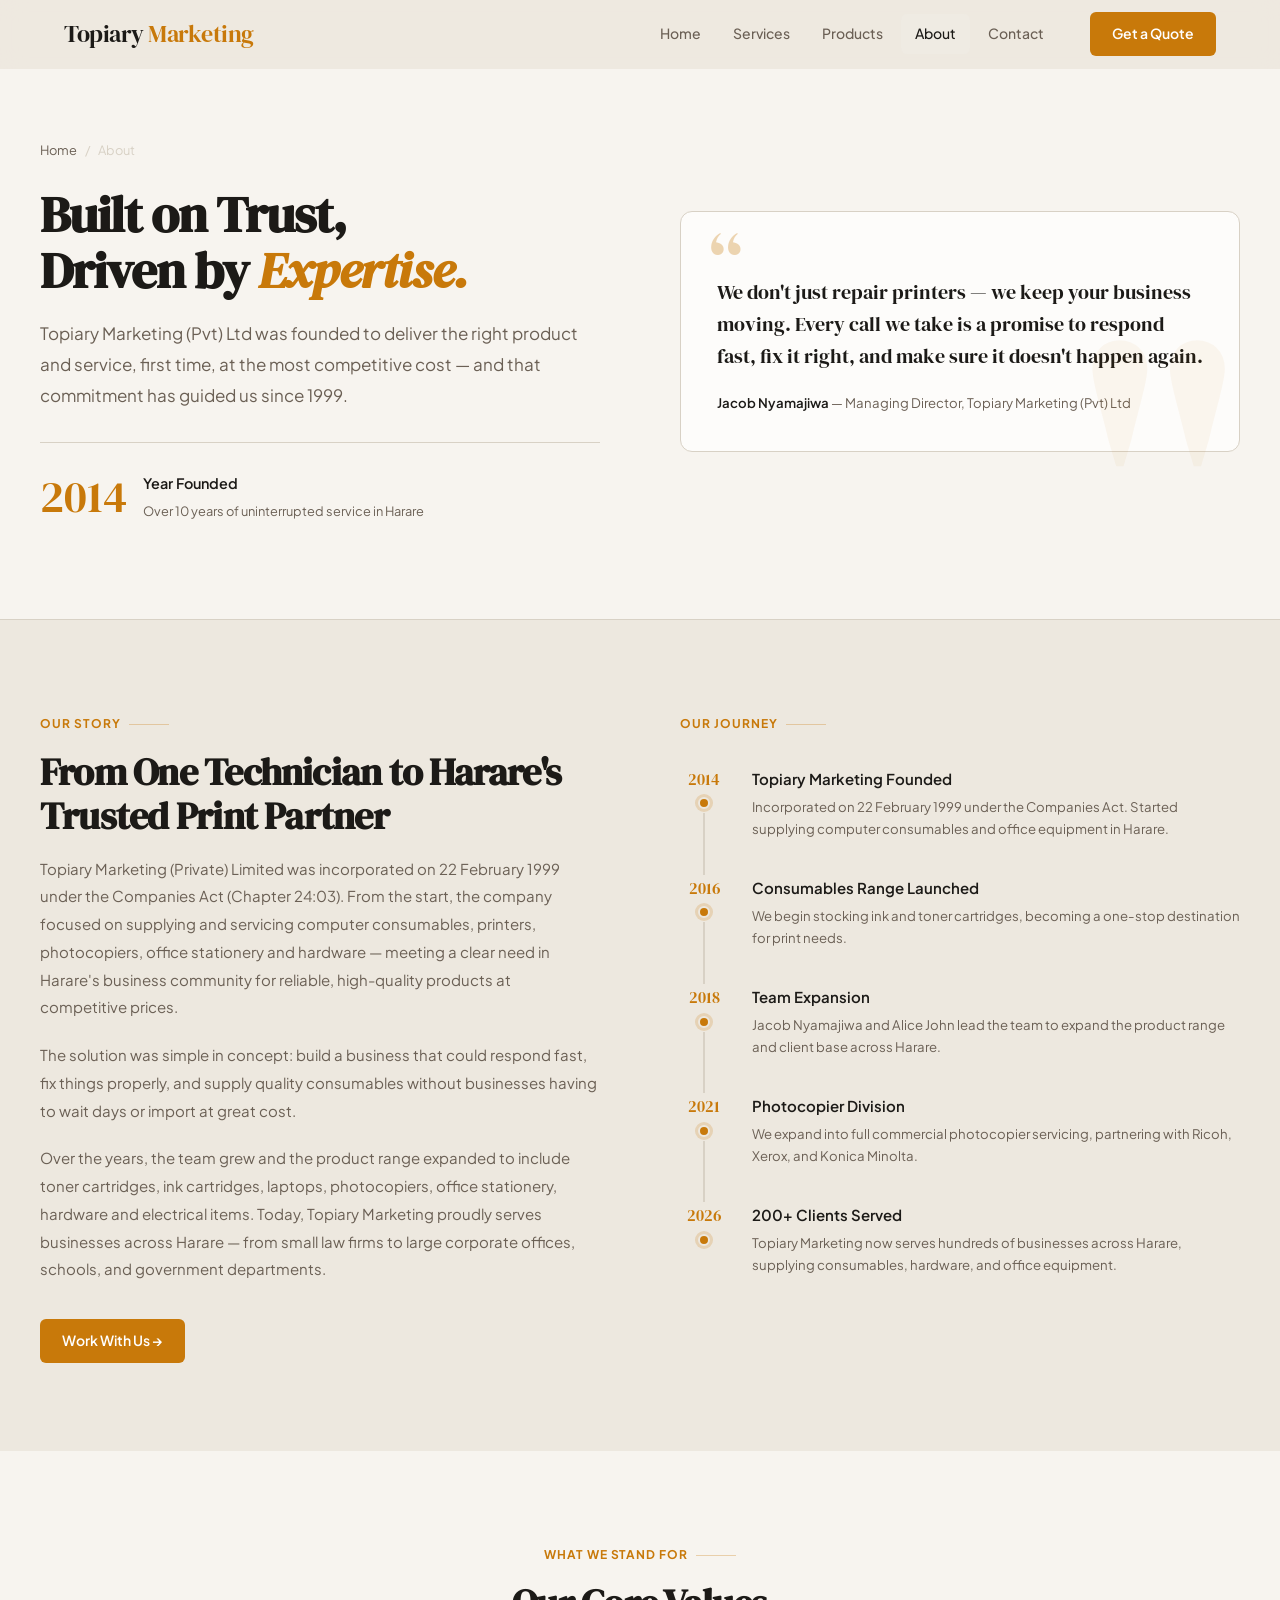
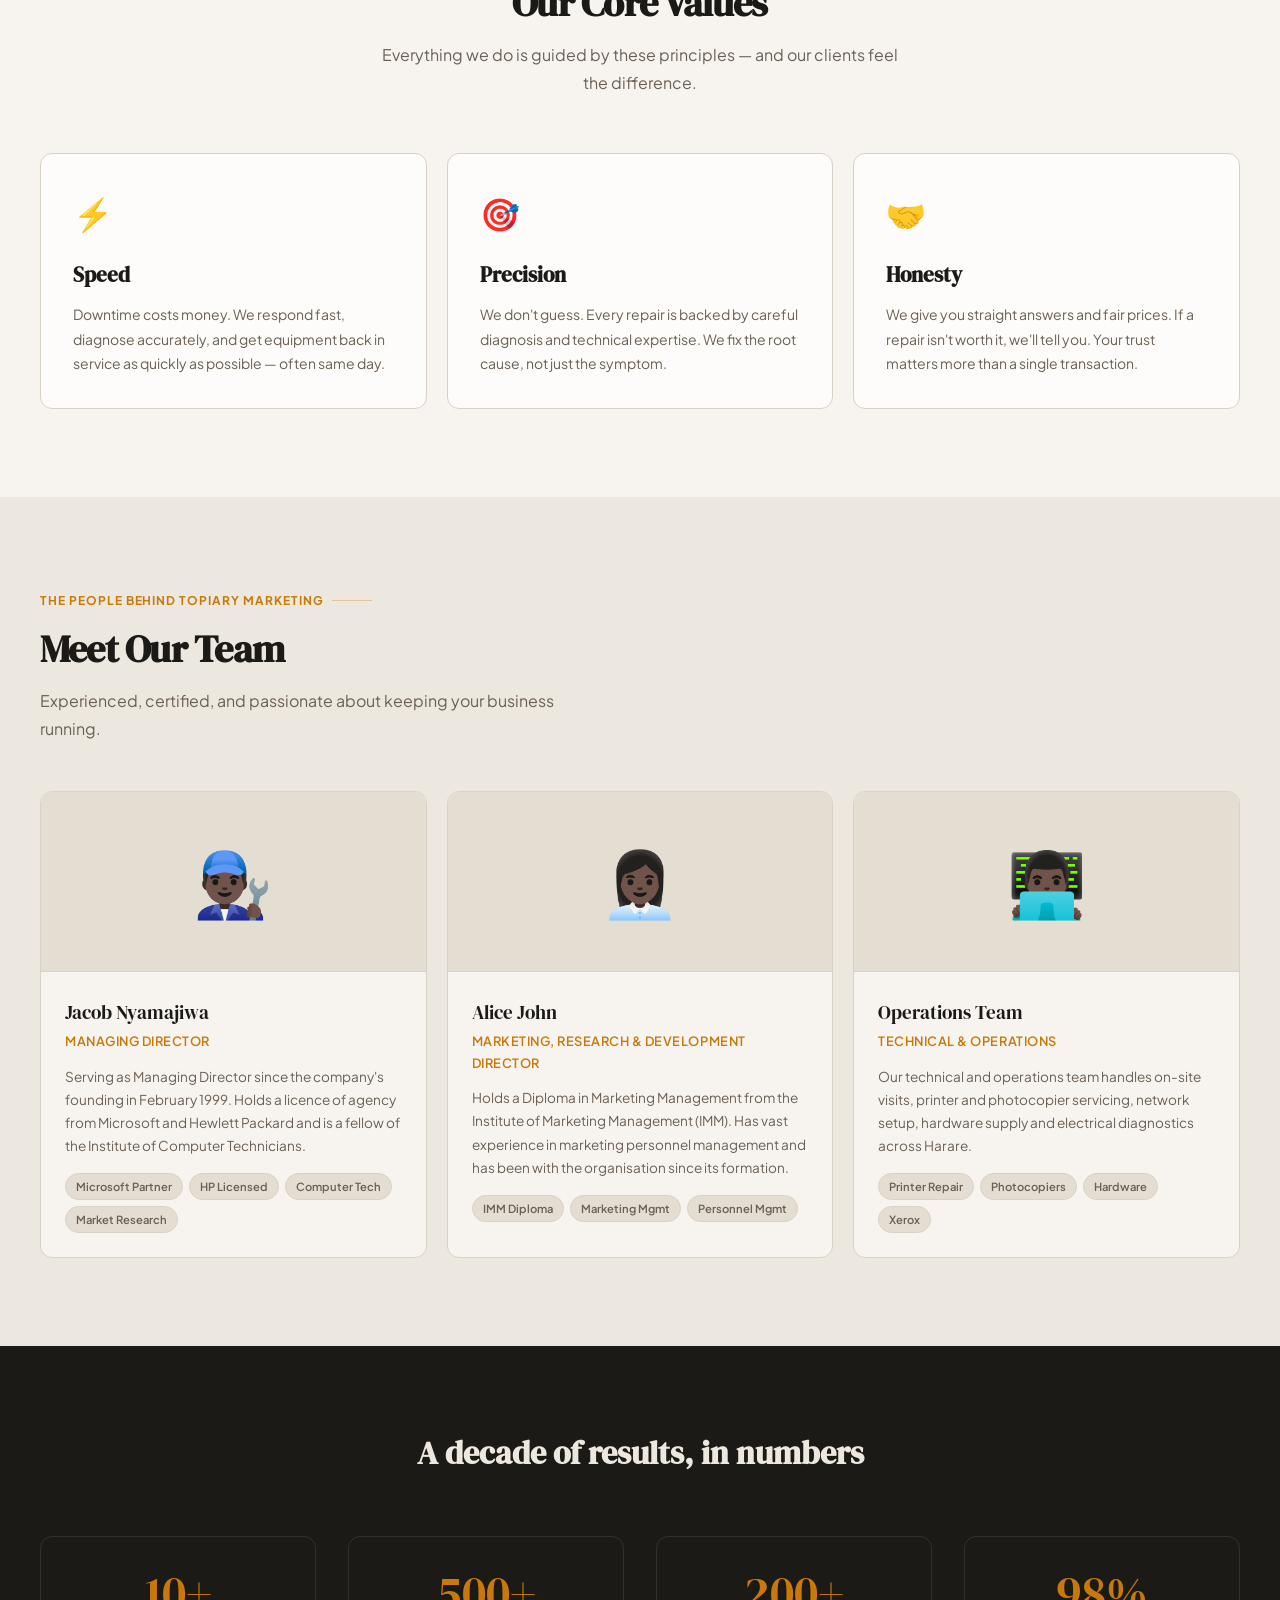
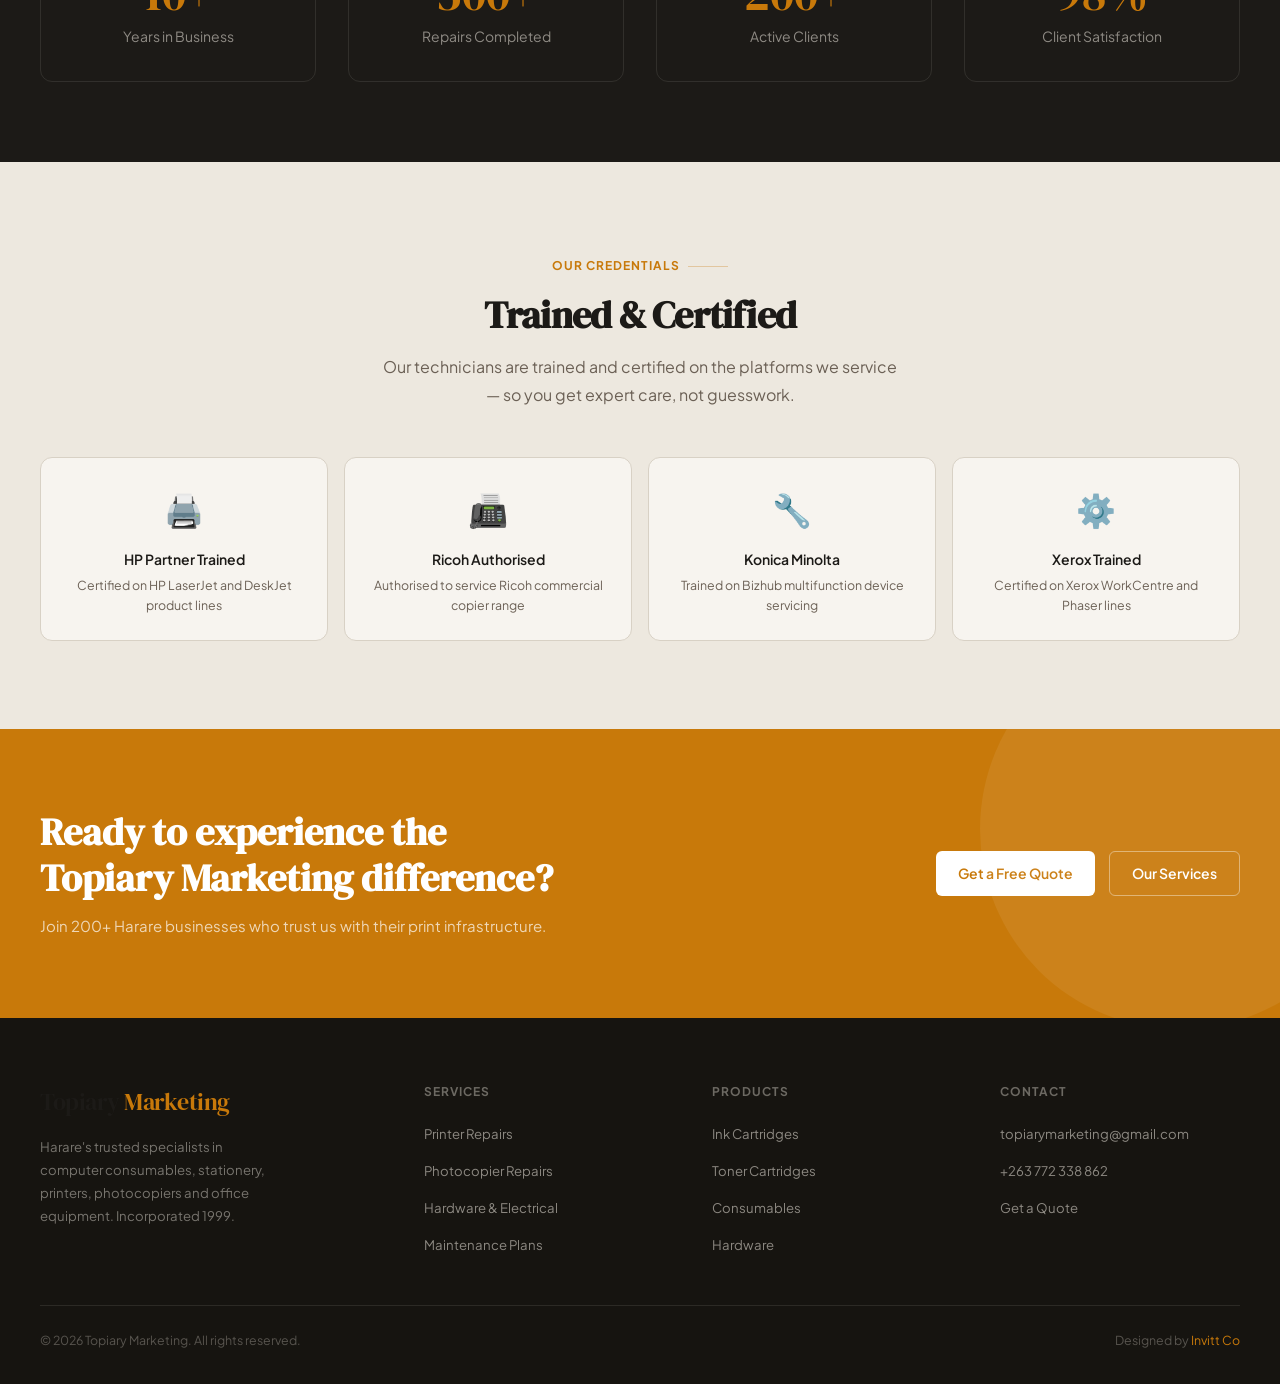
==== about.html @ 2a63d931 "replaced old site with new site" ====
<!DOCTYPE html>
<html lang="en">
<head>
<meta charset="UTF-8">
<meta name="viewport" content="width=device-width, initial-scale=1.0">
<title>About Us | Topiary Marketing (Pvt) Ltd – Harare, Zimbabwe</title>
<meta name="description" content="Learn about Topiary Marketing (Pvt) Ltd – incorporated in 1999, led by Jacob Nyamajiwa. Harare's trusted office consumables and equipment supplier."/>

  <!-- Google tag (gtag.js) -->
  <script async src="https://www.googletagmanager.com/gtag/js?id=G-7CKL8JZ4ND"></script>
  <script>
    window.dataLayer = window.dataLayer || [];
    function gtag(){dataLayer.push(arguments);}
    gtag('js', new Date());
    gtag('config', 'G-7CKL8JZ4ND');
  </script>

  <meta name="keywords" content="toner cartridges Zimbabwe, ink cartridges Harare, printer repair Harare, photocopier repair Zimbabwe, office supplies Harare, HP toner Zimbabwe, Canon cartridges Zimbabwe, Xerox Zimbabwe, laptops Harare, stationery Harare, office solutions Zimbabwe"/>
  <meta name="author" content="Topiary Marketing (Pvt) Ltd"/>
  <meta name="robots" content="index, follow"/>
  <link rel="canonical" href="https://www.topiarymarketing.co.zw/about.html"/>

  <!-- Open Graph -->
  <meta property="og:type" content="website"/>
  <meta property="og:url" content="https://www.topiarymarketing.co.zw/about.html"/>
  <meta property="og:title" content="About Topiary Marketing | Harare, Zimbabwe"/>
  <meta property="og:description" content="Incorporated in 1999. Microsoft &amp; HP licensed. Supplying toner, ink, printers and office equipment across Zimbabwe."/>
  <meta property="og:image" content="https://www.topiarymarketing.co.zw/favicon.png"/>
  <meta property="og:locale" content="en_ZW"/>
  <meta property="og:site_name" content="Topiary Marketing"/>

  <!-- Twitter Card -->
  <meta name="twitter:card" content="summary_large_image"/>
  <meta name="twitter:url" content="https://www.topiarymarketing.co.zw/about.html"/>
  <meta name="twitter:title" content="About Topiary Marketing | Harare, Zimbabwe"/>
  <meta name="twitter:description" content="Incorporated in 1999. Microsoft &amp; HP licensed. Supplying toner, ink, printers and office equipment across Zimbabwe."/>
  <meta name="twitter:image" content="https://www.topiarymarketing.co.zw/favicon.png"/>

  <!-- LocalBusiness Schema -->
  <script type="application/ld+json">
  {
    "@context": "https://schema.org",
    "@type": "LocalBusiness",
    "name": "Topiary Marketing (Pvt) Ltd",
    "url": "https://www.topiarymarketing.co.zw",
    "image": "https://www.topiarymarketing.co.zw/favicon.png",
    "description": "Zimbabwe's trusted supplier of toner cartridges, ink cartridges, printers, photocopiers, laptops, stationery, and hardware since 1999.",
    "address": {
      "@type": "PostalAddress",
      "streetAddress": "Electra House, 3rd Floor, Office 301, 49 Samora Machel Ave",
      "addressLocality": "Harare",
      "addressCountry": "ZW"
    },
    "telephone": "+263772338862",
    "email": "topiarymarketing@gmail.com",
    "foundingDate": "1999",
    "areaServed": { "@type": "Country", "name": "Zimbabwe" },
    "serviceType": ["Toner Cartridges","Ink Cartridges","Printer Repair","Photocopier Repair","Laptops","Stationery","Hardware","Electrical Supplies"]
  }
  </script>

  <!-- Favicon -->
  <link rel="icon" type="image/png" href="favicon.png"/>
  <link rel="shortcut icon" href="favicon.png"/>
  <link rel="apple-touch-icon" href="favicon.png"/>
<link rel="preconnect" href="https://fonts.googleapis.com">
<link rel="preconnect" href="https://fonts.gstatic.com" crossorigin>
<link href="https://fonts.googleapis.com/css2?family=DM+Serif+Display:ital@0;1&family=Plus+Jakarta+Sans:wght@300;400;500;600;700&display=swap" rel="stylesheet">
<style>
  *, *::before, *::after { box-sizing: border-box; margin: 0; padding: 0; }
  :root {
    --bg: #EDE8DF; --bg-2: #E4DDD2; --surface: #F7F4EF; --surface-2: #EFEBE3;
    --text: #1C1A17; --text-muted: #6B6055; --accent: #C8790A; --accent-dark: #A0600A;
    --accent-bg: #FFF3E0; --border: #D8D1C5; --green: #2D6A4F; --white: #FDFCFA;
    --serif: 'DM Serif Display', serif; --sans: 'Plus Jakarta Sans', sans-serif;
    --radius: 12px; --radius-sm: 6px; --transition: 0.3s cubic-bezier(0.4,0,0.2,1);
  }
  html { scroll-behavior: smooth; }
  body { font-family: var(--sans); background: var(--bg); color: var(--text); line-height: 1.7; overflow-x: hidden; }

  /* NAV */
  .navbar { position: fixed; top: 0; left: 0; right: 0; z-index: 100; background: rgba(237,232,223,0.92); backdrop-filter: blur(12px); border-bottom: 1px solid transparent; transition: border-color var(--transition), box-shadow var(--transition); }
  .navbar.scrolled { border-color: var(--border); box-shadow: 0 2px 20px rgba(28,26,23,0.08); }
  .nav-inner { max-width: 1200px; margin: 0 auto; padding: 0 24px; height: 68px; display: flex; align-items: center; gap: 32px; }
  .logo { font-family: var(--serif); font-size: 1.5rem; color: var(--text); text-decoration: none; letter-spacing: -0.02em; }
  .logo span { color: var(--accent); }
  .nav-links { list-style: none; display: flex; gap: 4px; margin-left: auto; }
  .nav-links a { display: block; padding: 8px 14px; font-size: 0.875rem; font-weight: 500; color: var(--text-muted); text-decoration: none; border-radius: var(--radius-sm); transition: color var(--transition), background var(--transition); }
  .nav-links a:hover, .nav-links a.active { color: var(--text); background: var(--surface-2); }
  .btn { display: inline-flex; align-items: center; gap: 8px; padding: 10px 22px; border-radius: var(--radius-sm); font-family: var(--sans); font-size: 0.875rem; font-weight: 600; cursor: pointer; text-decoration: none; transition: all var(--transition); border: none; }
  .btn-accent { background: var(--accent); color: #fff; }
  .btn-accent:hover { background: var(--accent-dark); transform: translateY(-1px); }
  .btn-outline { background: transparent; color: var(--text); border: 1.5px solid var(--border); }
  .btn-outline:hover { border-color: var(--text); background: var(--surface-2); }
  .menu-toggle { display: none; background: none; border: none; cursor: pointer; padding: 8px; color: var(--text); font-size: 1.25rem; margin-left: auto; }
  .mobile-menu { display: none; position: fixed; top: 68px; left: 0; right: 0; background: var(--surface); border-bottom: 1px solid var(--border); padding: 16px; z-index: 99; flex-direction: column; gap: 4px; }
  .mobile-menu.open { display: flex; }
  .mobile-menu a { padding: 12px 16px; color: var(--text); text-decoration: none; font-weight: 500; border-radius: var(--radius-sm); }

  /* PAGE HERO */
  .page-hero { padding: 140px 24px 96px; background: var(--surface); border-bottom: 1px solid var(--border); position: relative; overflow: hidden; }
  .page-hero::after { content: '"'; position: absolute; bottom: -60px; right: 40px; font-family: var(--serif); font-size: 24rem; color: rgba(200,121,10,0.05); line-height: 1; pointer-events: none; }
  .page-hero-inner { max-width: 1200px; margin: 0 auto; display: grid; grid-template-columns: 1fr 1fr; gap: 80px; align-items: center; }
  .breadcrumb { display: flex; align-items: center; gap: 8px; font-size: 0.8rem; color: var(--text-muted); margin-bottom: 24px; }
  .breadcrumb a { color: var(--text-muted); text-decoration: none; }
  .breadcrumb a:hover { color: var(--accent); }
  .breadcrumb span { color: var(--border); }
  .page-hero h1 { font-family: var(--serif); font-size: clamp(2.4rem, 4vw, 3.5rem); line-height: 1.1; letter-spacing: -0.02em; margin-bottom: 20px; }
  .page-hero h1 em { font-style: italic; color: var(--accent); }
  .page-hero-lead { font-size: 1.0625rem; color: var(--text-muted); line-height: 1.8; margin-bottom: 32px; }
  .hero-founded { display: flex; align-items: center; gap: 16px; padding-top: 28px; border-top: 1px solid var(--border); }
  .founded-num { font-family: var(--serif); font-size: 2.8rem; color: var(--accent); line-height: 1; }
  .founded-text strong { display: block; font-size: 0.9rem; font-weight: 600; }
  .founded-text span { font-size: 0.8rem; color: var(--text-muted); }
  .hero-quote { background: var(--white); border: 1px solid var(--border); border-radius: var(--radius); padding: 36px; position: relative; }
  .hero-quote::before { content: '\201C'; font-family: var(--serif); font-size: 5rem; color: var(--accent); line-height: 0.6; position: absolute; top: 28px; left: 28px; opacity: 0.3; }
  .hero-quote blockquote { font-family: var(--serif); font-size: 1.25rem; line-height: 1.6; color: var(--text); padding-top: 28px; }
  .hero-quote cite { display: block; margin-top: 20px; font-size: 0.825rem; color: var(--text-muted); font-style: normal; }
  .hero-quote cite strong { color: var(--text); font-weight: 600; }

  /* SECTION */
  .section { padding: 88px 24px; }
  .section-inner { max-width: 1200px; margin: 0 auto; }
  .section-label { display: inline-flex; align-items: center; gap: 8px; font-size: 0.75rem; font-weight: 700; letter-spacing: 0.08em; text-transform: uppercase; color: var(--accent); margin-bottom: 16px; }
  .section-label::after { content: ''; flex: 1; min-width: 40px; height: 1px; background: rgba(200,121,10,0.3); }
  .section-title { font-family: var(--serif); font-size: clamp(1.8rem, 3vw, 2.6rem); line-height: 1.15; letter-spacing: -0.02em; margin-bottom: 16px; }
  .section-sub { font-size: 1rem; color: var(--text-muted); max-width: 520px; line-height: 1.75; }

  /* STORY */
  .story-grid { display: grid; grid-template-columns: 1fr 1fr; gap: 80px; align-items: start; }
  .story-text p { font-size: 0.9375rem; color: var(--text-muted); line-height: 1.85; margin-bottom: 20px; }
  .story-milestones { display: flex; flex-direction: column; gap: 0; }
  .milestone { display: flex; gap: 24px; }
  .milestone-left { display: flex; flex-direction: column; align-items: center; gap: 0; flex-shrink: 0; }
  .milestone-year { font-family: var(--serif); font-size: 1rem; color: var(--accent); font-weight: 400; min-width: 48px; text-align: center; }
  .milestone-dot { width: 12px; height: 12px; border-radius: 50%; background: var(--accent); border: 2px solid var(--bg); box-shadow: 0 0 0 3px rgba(200,121,10,0.2); flex-shrink: 0; margin: 4px 0; }
  .milestone-line { width: 2px; flex: 1; background: var(--border); min-height: 40px; }
  .milestone:last-child .milestone-line { display: none; }
  .milestone-content { padding-bottom: 36px; }
  .milestone-content h4 { font-size: 0.9375rem; font-weight: 600; margin-bottom: 4px; }
  .milestone-content p { font-size: 0.825rem; color: var(--text-muted); line-height: 1.65; }

  /* VALUES */
  .values-section { background: var(--surface); }
  .values-grid { display: grid; grid-template-columns: repeat(3, 1fr); gap: 20px; margin-top: 56px; }
  .value-card { background: var(--white); border: 1px solid var(--border); border-radius: var(--radius); padding: 32px; transition: all var(--transition); }
  .value-card:hover { transform: translateY(-4px); box-shadow: 0 10px 32px rgba(28,26,23,0.08); }
  .value-icon { font-size: 2rem; margin-bottom: 16px; }
  .value-card h3 { font-family: var(--serif); font-size: 1.3rem; margin-bottom: 10px; }
  .value-card p { font-size: 0.875rem; color: var(--text-muted); line-height: 1.75; }

  /* TEAM */
  .team-grid { display: grid; grid-template-columns: repeat(3, 1fr); gap: 20px; }
  .team-card { background: var(--surface); border: 1px solid var(--border); border-radius: var(--radius); overflow: hidden; transition: all var(--transition); }
  .team-card:hover { transform: translateY(-4px); box-shadow: 0 12px 32px rgba(28,26,23,0.09); }
  .team-avatar { height: 180px; display: flex; align-items: center; justify-content: center; font-size: 4rem; background: var(--bg-2); border-bottom: 1px solid var(--border); }
  .team-body { padding: 24px; }
  .team-name { font-family: var(--serif); font-size: 1.2rem; margin-bottom: 2px; }
  .team-role { font-size: 0.8rem; font-weight: 600; color: var(--accent); letter-spacing: 0.04em; text-transform: uppercase; margin-bottom: 12px; }
  .team-bio { font-size: 0.85rem; color: var(--text-muted); line-height: 1.7; }
  .team-skills { display: flex; flex-wrap: wrap; gap: 6px; margin-top: 16px; }
  .skill-tag { padding: 3px 10px; background: var(--bg-2); border: 1px solid var(--border); border-radius: 100px; font-size: 0.7rem; font-weight: 600; color: var(--text-muted); }

  /* STATS */
  .stats-section { background: var(--text); padding: 80px 24px; }
  .stats-inner { max-width: 1200px; margin: 0 auto; text-align: center; }
  .stats-title { font-family: var(--serif); font-size: clamp(1.6rem, 2.5vw, 2.2rem); color: var(--bg); margin-bottom: 56px; }
  .stats-grid { display: grid; grid-template-columns: repeat(4, 1fr); gap: 32px; }
  .stat-card { padding: 32px 20px; border: 1px solid rgba(237,232,223,0.1); border-radius: var(--radius); }
  .stat-num { font-family: var(--serif); font-size: 3rem; color: var(--accent); line-height: 1; margin-bottom: 8px; }
  .stat-label { font-size: 0.875rem; color: rgba(237,232,223,0.55); }

  /* CERTIFICATIONS */
  .certs-grid { display: grid; grid-template-columns: repeat(4, 1fr); gap: 16px; margin-top: 48px; }
  .cert-card { background: var(--surface); border: 1px solid var(--border); border-radius: var(--radius); padding: 24px; text-align: center; transition: all var(--transition); }
  .cert-card:hover { transform: translateY(-3px); border-color: rgba(200,121,10,0.3); }
  .cert-icon { font-size: 2rem; margin-bottom: 12px; }
  .cert-card h4 { font-size: 0.875rem; font-weight: 600; margin-bottom: 4px; }
  .cert-card p { font-size: 0.775rem; color: var(--text-muted); line-height: 1.6; }

  /* CTA */
  .cta-strip { background: var(--accent); padding: 80px 24px; position: relative; overflow: hidden; }
  .cta-strip::before { content: ''; position: absolute; top: -100px; right: -100px; width: 400px; height: 400px; border-radius: 50%; background: rgba(255,255,255,0.07); }
  .cta-inner { max-width: 1200px; margin: 0 auto; display: flex; align-items: center; justify-content: space-between; gap: 40px; flex-wrap: wrap; }
  .cta-text h2 { font-family: var(--serif); font-size: clamp(1.8rem, 3vw, 2.5rem); color: #fff; line-height: 1.2; margin-bottom: 12px; }
  .cta-text p { font-size: 0.9375rem; color: rgba(255,255,255,0.7); }
  .cta-actions { display: flex; gap: 14px; flex-shrink: 0; }
  .btn-white { background: #fff; color: var(--accent); }
  .btn-white:hover { background: var(--surface); transform: translateY(-1px); }
  .btn-border { background: transparent; color: #fff; border: 1.5px solid rgba(255,255,255,0.4); }
  .btn-border:hover { border-color: #fff; background: rgba(255,255,255,0.1); }

  footer { background: #161410; padding: 64px 24px 32px; }
  .footer-inner { max-width: 1200px; margin: 0 auto; }
  .footer-grid { display: grid; grid-template-columns: 1.4fr 1fr 1fr 1fr; gap: 48px; margin-bottom: 48px; }
  .footer-brand p { font-size: 0.825rem; color: rgba(237,232,223,0.45); line-height: 1.75; max-width: 240px; margin-top: 12px; }
  .footer-col h4 { font-size: 0.75rem; font-weight: 700; letter-spacing: 0.08em; text-transform: uppercase; color: rgba(237,232,223,0.4); margin-bottom: 16px; }
  .footer-col ul { list-style: none; display: flex; flex-direction: column; gap: 10px; }
  .footer-col ul a { font-size: 0.825rem; color: rgba(237,232,223,0.55); text-decoration: none; transition: color var(--transition); }
  .footer-col ul a:hover { color: var(--bg); }
  .footer-bottom { border-top: 1px solid rgba(237,232,223,0.1); padding-top: 24px; display: flex; align-items: center; justify-content: space-between; flex-wrap: wrap; gap: 12px; }
  .footer-bottom p { font-size: 0.775rem; color: rgba(237,232,223,0.3); }
  .footer-bottom a { color: var(--accent); text-decoration: none; }

  .reveal { opacity: 0; transform: translateY(28px); transition: opacity 0.7s ease, transform 0.7s ease; }
  .reveal.visible { opacity: 1; transform: translateY(0); }
  .reveal-delay-1 { transition-delay: 0.1s; } .reveal-delay-2 { transition-delay: 0.2s; } .reveal-delay-3 { transition-delay: 0.3s; }

  @media (max-width: 1024px) { .stats-grid { grid-template-columns: repeat(2, 1fr); } .certs-grid { grid-template-columns: repeat(2, 1fr); } .footer-grid { grid-template-columns: 1fr 1fr; gap: 32px; } }
  @media (max-width: 768px) { .nav-links, .navbar .btn { display: none; } .menu-toggle { display: block; } .page-hero-inner { grid-template-columns: 1fr; } .story-grid { grid-template-columns: 1fr; gap: 48px; } .values-grid { grid-template-columns: 1fr; } .team-grid { grid-template-columns: 1fr; } .stats-grid { grid-template-columns: repeat(2, 1fr); } .cta-inner { flex-direction: column; text-align: center; } .footer-grid { grid-template-columns: 1fr; gap: 28px; } }
</style>
</head>
<body>

<nav class="navbar" id="navbar">
  <div class="nav-inner">
    <a href="index.html" class="logo">Topiary<span> Marketing</span></a>
    <ul class="nav-links">
      <li><a href="index.html">Home</a></li>
      <li><a href="services.html">Services</a></li>
      <li><a href="products.html">Products</a></li>
      <li><a href="about.html" class="active">About</a></li>
      <li><a href="contact.html">Contact</a></li>
    </ul>
    <a href="contact.html" class="btn btn-accent">Get a Quote</a>
    <button class="menu-toggle" id="menuToggle">&#9776;</button>
  </div>
</nav>
<div class="mobile-menu" id="mobileMenu">
  <a href="index.html">Home</a><a href="services.html">Services</a><a href="products.html">Products</a><a href="about.html">About</a><a href="contact.html">Contact</a>
  <a href="contact.html" class="btn btn-accent" style="margin-top:8px;">Get a Quote</a>
</div>

<!-- PAGE HERO -->
<section class="page-hero">
  <div class="page-hero-inner">
    <div>
      <div class="breadcrumb"><a href="index.html">Home</a><span>/</span><span>About</span></div>
      <h1>Built on Trust,<br>Driven by <em>Expertise.</em></h1>
      <p class="page-hero-lead">Topiary Marketing (Pvt) Ltd was founded to deliver the right product and service, first time, at the most competitive cost — and that commitment has guided us since 1999.</p>
      <div class="hero-founded">
        <div class="founded-num">2014</div>
        <div class="founded-text"><strong>Year Founded</strong><span>Over 10 years of uninterrupted service in Harare</span></div>
      </div>
    </div>
    <div class="hero-quote reveal">
      <blockquote>We don't just repair printers — we keep your business moving. Every call we take is a promise to respond fast, fix it right, and make sure it doesn't happen again.</blockquote>
      <cite><strong>Jacob Nyamajiwa</strong> — Managing Director, Topiary Marketing (Pvt) Ltd</cite>
    </div>
  </div>
</section>

<!-- OUR STORY -->
<section class="section">
  <div class="section-inner">
    <div class="story-grid">
      <div class="story-text reveal">
        <div class="section-label">Our Story</div>
        <h2 class="section-title">From One Technician to Harare's Trusted Print Partner</h2>
        <p>Topiary Marketing (Private) Limited was incorporated on 22 February 1999 under the Companies Act (Chapter 24:03). From the start, the company focused on supplying and servicing computer consumables, printers, photocopiers, office stationery and hardware — meeting a clear need in Harare's business community for reliable, high-quality products at competitive prices.</p>
        <p>The solution was simple in concept: build a business that could respond fast, fix things properly, and supply quality consumables without businesses having to wait days or import at great cost.</p>
        <p>Over the years, the team grew and the product range expanded to include toner cartridges, ink cartridges, laptops, photocopiers, office stationery, hardware and electrical items. Today, Topiary Marketing proudly serves businesses across Harare — from small law firms to large corporate offices, schools, and government departments.</p>
        <a href="contact.html" class="btn btn-accent" style="margin-top: 16px;">Work With Us &#8594;</a>
      </div>
      <div class="reveal">
        <div class="section-label" style="margin-bottom: 32px;">Our Journey</div>
        <div class="story-milestones">
          <div class="milestone">
            <div class="milestone-left"><span class="milestone-year">2014</span><div class="milestone-dot"></div><div class="milestone-line"></div></div>
            <div class="milestone-content"><h4>Topiary Marketing Founded</h4><p>Incorporated on 22 February 1999 under the Companies Act. Started supplying computer consumables and office equipment in Harare.</p></div>
          </div>
          <div class="milestone">
            <div class="milestone-left"><span class="milestone-year">2016</span><div class="milestone-dot"></div><div class="milestone-line"></div></div>
            <div class="milestone-content"><h4>Consumables Range Launched</h4><p>We begin stocking ink and toner cartridges, becoming a one-stop destination for print needs.</p></div>
          </div>
          <div class="milestone">
            <div class="milestone-left"><span class="milestone-year">2018</span><div class="milestone-dot"></div><div class="milestone-line"></div></div>
            <div class="milestone-content"><h4>Team Expansion</h4><p>Jacob Nyamajiwa and Alice John lead the team to expand the product range and client base across Harare.</p></div>
          </div>
          <div class="milestone">
            <div class="milestone-left"><span class="milestone-year">2021</span><div class="milestone-dot"></div><div class="milestone-line"></div></div>
            <div class="milestone-content"><h4>Photocopier Division</h4><p>We expand into full commercial photocopier servicing, partnering with Ricoh, Xerox, and Konica Minolta.</p></div>
          </div>
          <div class="milestone">
            <div class="milestone-left"><span class="milestone-year">2026</span><div class="milestone-dot"></div><div class="milestone-line"></div></div>
            <div class="milestone-content"><h4>200+ Clients Served</h4><p>Topiary Marketing now serves hundreds of businesses across Harare, supplying consumables, hardware, and office equipment.</p></div>
          </div>
        </div>
      </div>
    </div>
  </div>
</section>

<!-- VALUES -->
<section class="section values-section">
  <div class="section-inner">
    <div class="reveal" style="text-align: center;">
      <div class="section-label" style="justify-content: center;">What We Stand For</div>
      <h2 class="section-title">Our Core Values</h2>
      <p class="section-sub" style="margin: 0 auto;">Everything we do is guided by these principles — and our clients feel the difference.</p>
    </div>
    <div class="values-grid">
      <div class="value-card reveal reveal-delay-1">
        <div class="value-icon">⚡</div>
        <h3>Speed</h3>
        <p>Downtime costs money. We respond fast, diagnose accurately, and get equipment back in service as quickly as possible — often same day.</p>
      </div>
      <div class="value-card reveal reveal-delay-2">
        <div class="value-icon">🎯</div>
        <h3>Precision</h3>
        <p>We don't guess. Every repair is backed by careful diagnosis and technical expertise. We fix the root cause, not just the symptom.</p>
      </div>
      <div class="value-card reveal reveal-delay-3">
        <div class="value-icon">🤝</div>
        <h3>Honesty</h3>
        <p>We give you straight answers and fair prices. If a repair isn't worth it, we'll tell you. Your trust matters more than a single transaction.</p>
      </div>
    </div>
  </div>
</section>

<!-- TEAM -->
<section class="section">
  <div class="section-inner">
    <div class="section-header reveal" style="margin-bottom: 48px;">
      <div class="section-label">The People Behind Topiary Marketing</div>
      <h2 class="section-title">Meet Our Team</h2>
      <p class="section-sub">Experienced, certified, and passionate about keeping your business running.</p>
    </div>
    <div class="team-grid">
      <div class="team-card reveal reveal-delay-1">
        <div class="team-avatar">👨🏿‍🔧</div>
        <div class="team-body">
          <div class="team-name">Jacob Nyamajiwa</div>
          <div class="team-role">Managing Director</div>
          <p class="team-bio">Serving as Managing Director since the company's founding in February 1999. Holds a licence of agency from Microsoft and Hewlett Packard and is a fellow of the Institute of Computer Technicians.</p>
          <div class="team-skills"><span class="skill-tag">Microsoft Partner</span><span class="skill-tag">HP Licensed</span><span class="skill-tag">Computer Tech</span><span class="skill-tag">Market Research</span></div>
        </div>
      </div>
      <div class="team-card reveal reveal-delay-2">
        <div class="team-avatar">👩🏿‍💼</div>
        <div class="team-body">
          <div class="team-name">Alice John</div>
          <div class="team-role">Marketing, Research & Development Director</div>
          <p class="team-bio">Holds a Diploma in Marketing Management from the Institute of Marketing Management (IMM). Has vast experience in marketing personnel management and has been with the organisation since its formation.</p>
          <div class="team-skills"><span class="skill-tag">IMM Diploma</span><span class="skill-tag">Marketing Mgmt</span><span class="skill-tag">Personnel Mgmt</span></div>
        </div>
      </div>
      <div class="team-card reveal reveal-delay-3">
        <div class="team-avatar">👨🏿‍💻</div>
        <div class="team-body">
          <div class="team-name">Operations Team</div>
          <div class="team-role">Technical &amp; Operations</div>
          <p class="team-bio">Our technical and operations team handles on-site visits, printer and photocopier servicing, network setup, hardware supply and electrical diagnostics across Harare.</p>
          <div class="team-skills"><span class="skill-tag">Printer Repair</span><span class="skill-tag">Photocopiers</span><span class="skill-tag">Hardware</span><span class="skill-tag">Xerox</span></div>
        </div>
      </div>
    </div>
  </div>
</section>

<!-- STATS -->
<section class="stats-section">
  <div class="stats-inner">
    <h2 class="stats-title reveal">A decade of results, in numbers</h2>
    <div class="stats-grid">
      <div class="stat-card reveal reveal-delay-1"><div class="stat-num">10+</div><div class="stat-label">Years in Business</div></div>
      <div class="stat-card reveal reveal-delay-2"><div class="stat-num">500+</div><div class="stat-label">Repairs Completed</div></div>
      <div class="stat-card reveal reveal-delay-3"><div class="stat-num">200+</div><div class="stat-label">Active Clients</div></div>
      <div class="stat-card reveal reveal-delay-3"><div class="stat-num">98%</div><div class="stat-label">Client Satisfaction</div></div>
    </div>
  </div>
</section>

<!-- CERTIFICATIONS -->
<section class="section">
  <div class="section-inner">
    <div class="reveal" style="text-align: center; margin-bottom: 0;">
      <div class="section-label" style="justify-content: center;">Our Credentials</div>
      <h2 class="section-title">Trained & Certified</h2>
      <p class="section-sub" style="margin: 0 auto;">Our technicians are trained and certified on the platforms we service — so you get expert care, not guesswork.</p>
    </div>
    <div class="certs-grid">
      <div class="cert-card reveal reveal-delay-1"><div class="cert-icon">🖨️</div><h4>HP Partner Trained</h4><p>Certified on HP LaserJet and DeskJet product lines</p></div>
      <div class="cert-card reveal reveal-delay-2"><div class="cert-icon">📠</div><h4>Ricoh Authorised</h4><p>Authorised to service Ricoh commercial copier range</p></div>
      <div class="cert-card reveal reveal-delay-3"><div class="cert-icon">🔧</div><h4>Konica Minolta</h4><p>Trained on Bizhub multifunction device servicing</p></div>
      <div class="cert-card reveal reveal-delay-3"><div class="cert-icon">⚙️</div><h4>Xerox Trained</h4><p>Certified on Xerox WorkCentre and Phaser lines</p></div>
    </div>
  </div>
</section>

<!-- CTA -->
<div class="cta-strip">
  <div class="cta-inner">
    <div class="cta-text">
      <h2>Ready to experience the<br>Topiary Marketing difference?</h2>
      <p>Join 200+ Harare businesses who trust us with their print infrastructure.</p>
    </div>
    <div class="cta-actions">
      <a href="contact.html" class="btn btn-white">Get a Free Quote</a>
      <a href="services.html" class="btn btn-border">Our Services</a>
    </div>
  </div>
</div>

<footer>
  <div class="footer-inner">
    <div class="footer-grid">
      <div class="footer-brand"><a href="index.html" class="logo">Topiary<span> Marketing</span></a><p>Harare's trusted specialists in computer consumables, stationery, printers, photocopiers and office equipment. Incorporated 1999.</p></div>
      <div class="footer-col"><h4>Services</h4><ul><li><a href="services.html">Printer Repairs</a></li><li><a href="services.html">Photocopier Repairs</a></li><li><a href="services.html">Hardware &amp; Electrical</a></li><li><a href="services.html">Maintenance Plans</a></li></ul></div>
      <div class="footer-col"><h4>Products</h4><ul><li><a href="products.html">Ink Cartridges</a></li><li><a href="products.html">Toner Cartridges</a></li><li><a href="products.html">Consumables</a></li><li><a href="products.html">Hardware</a></li></ul></div>
      <div class="footer-col"><h4>Contact</h4><ul><li><a href="mailto:topiarymarketing@gmail.com">topiarymarketing@gmail.com</a></li><li><a href="tel:+263772338862">+263 772 338 862</a></li><li><a href="contact.html">Get a Quote</a></li></ul></div>
    </div>
    <div class="footer-bottom"><p>&copy; 2026 Topiary Marketing. All rights reserved.</p><p>Designed by <a href="https://invitt.co.zw" target="_blank">Invitt Co</a></p></div>
  </div>
</footer>

<script>
  const navbar = document.getElementById('navbar');
  window.addEventListener('scroll', () => { navbar.classList.toggle('scrolled', window.scrollY > 20); });
  const menuToggle = document.getElementById('menuToggle');
  const mobileMenu = document.getElementById('mobileMenu');
  menuToggle.addEventListener('click', () => { mobileMenu.classList.toggle('open'); menuToggle.innerHTML = mobileMenu.classList.contains('open') ? '&#x2715;' : '&#9776;'; });
  const reveals = document.querySelectorAll('.reveal');
  const observer = new IntersectionObserver((entries) => { entries.forEach(e => { if (e.isIntersecting) { e.target.classList.add('visible'); observer.unobserve(e.target); } }); }, { threshold: 0.1 });
  reveals.forEach(el => observer.observe(el));
</script>
</body>
</html>
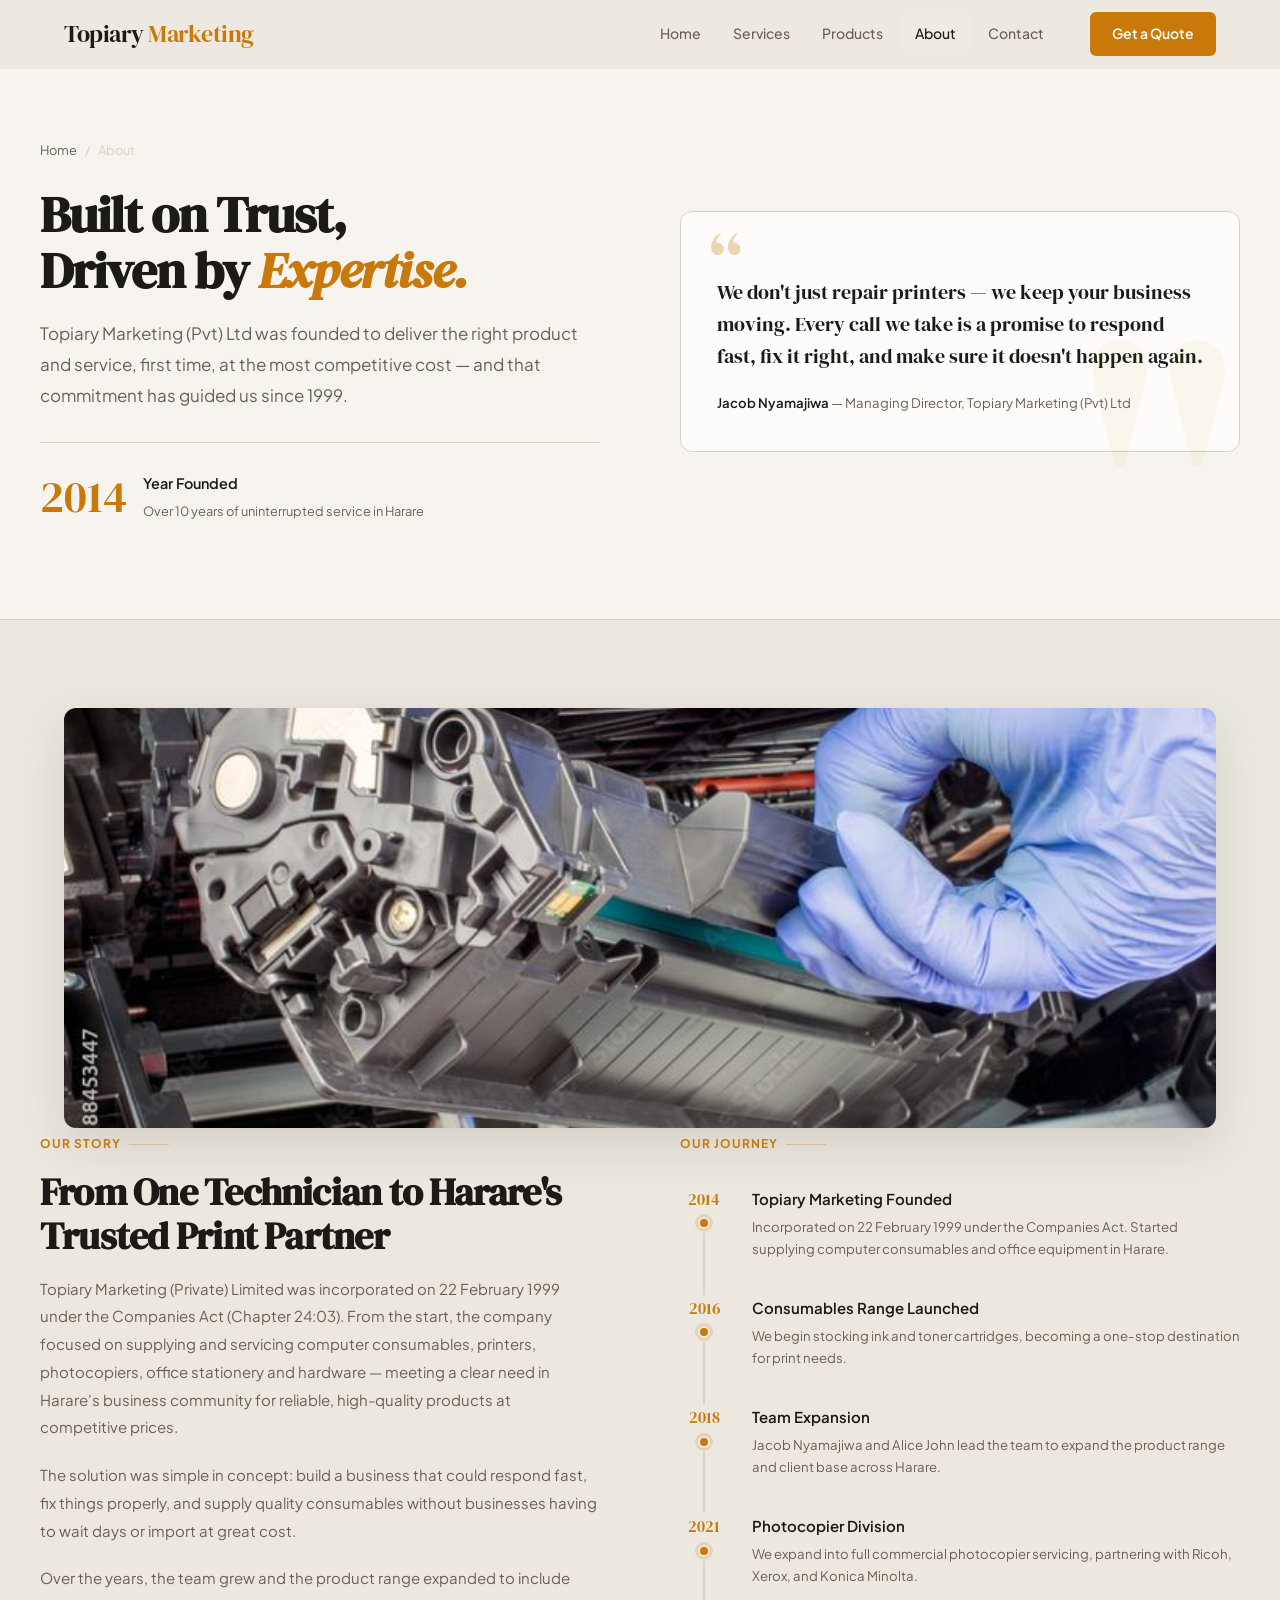
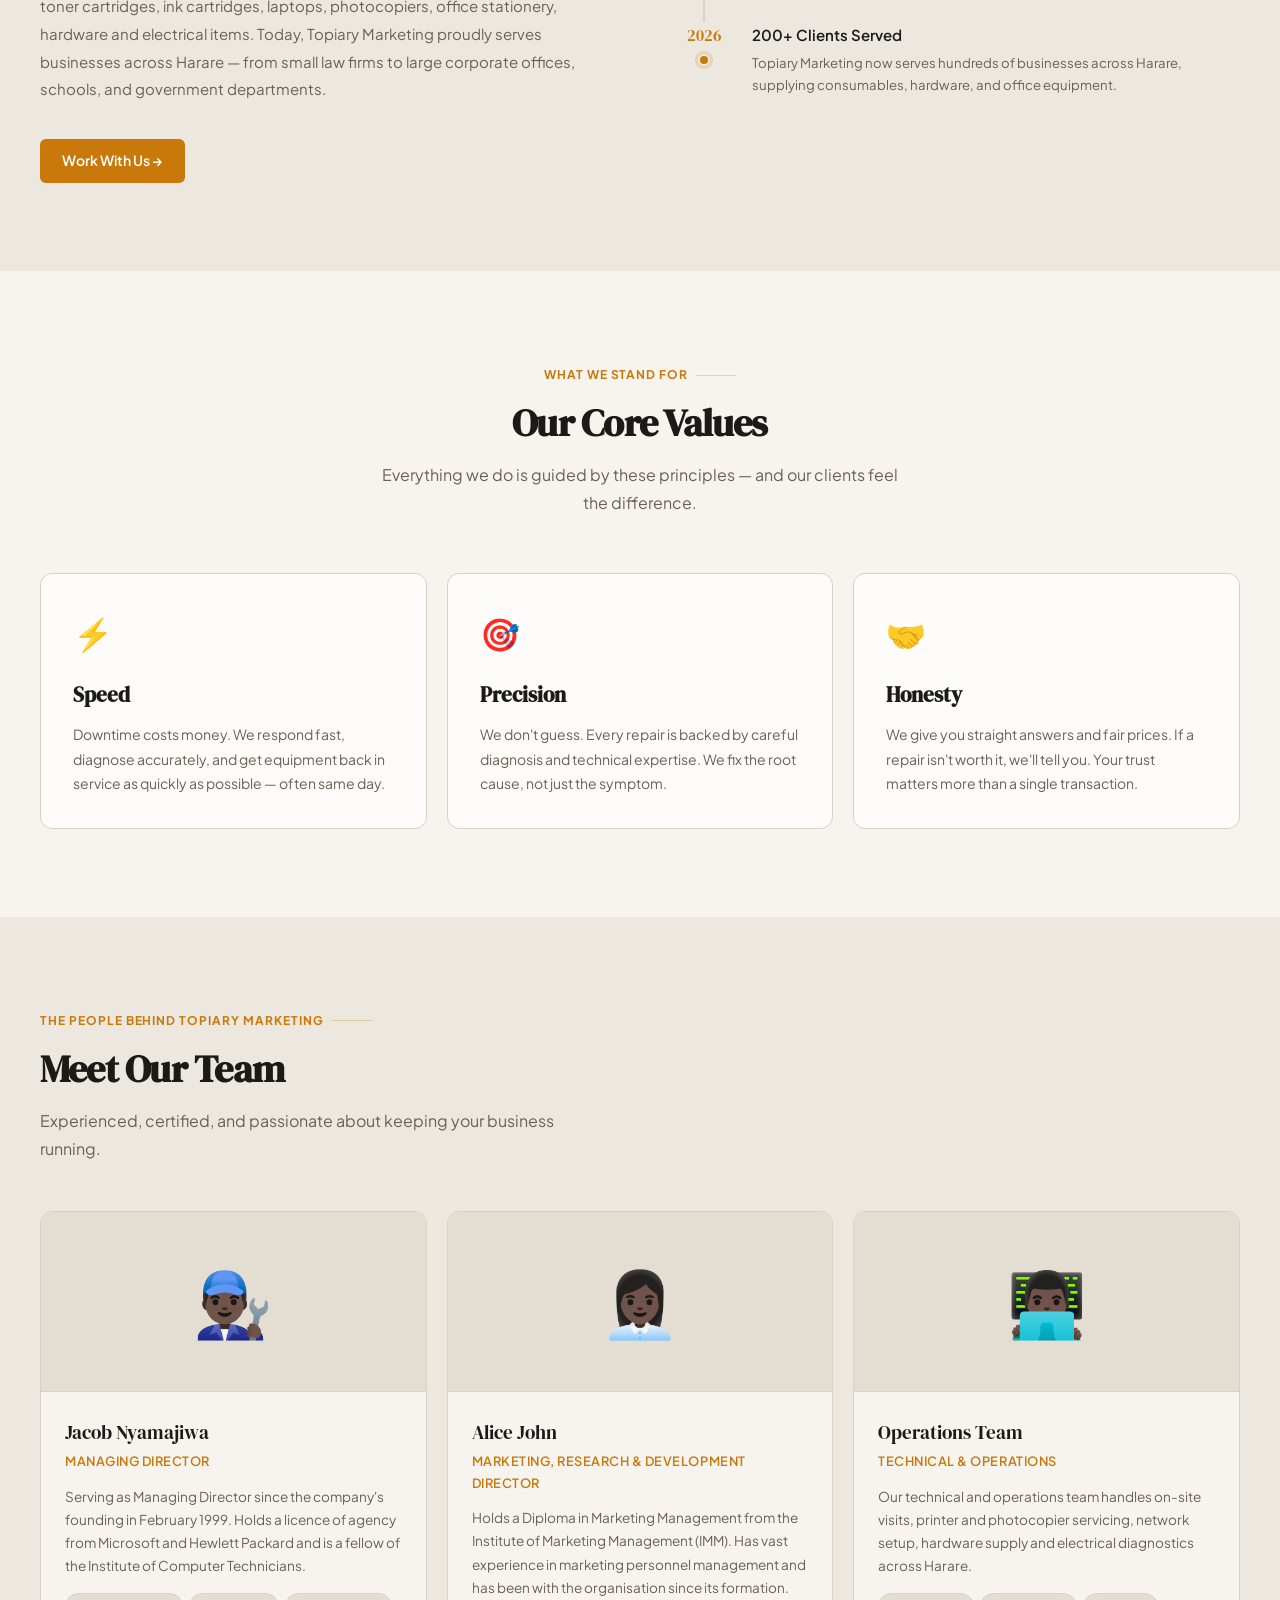
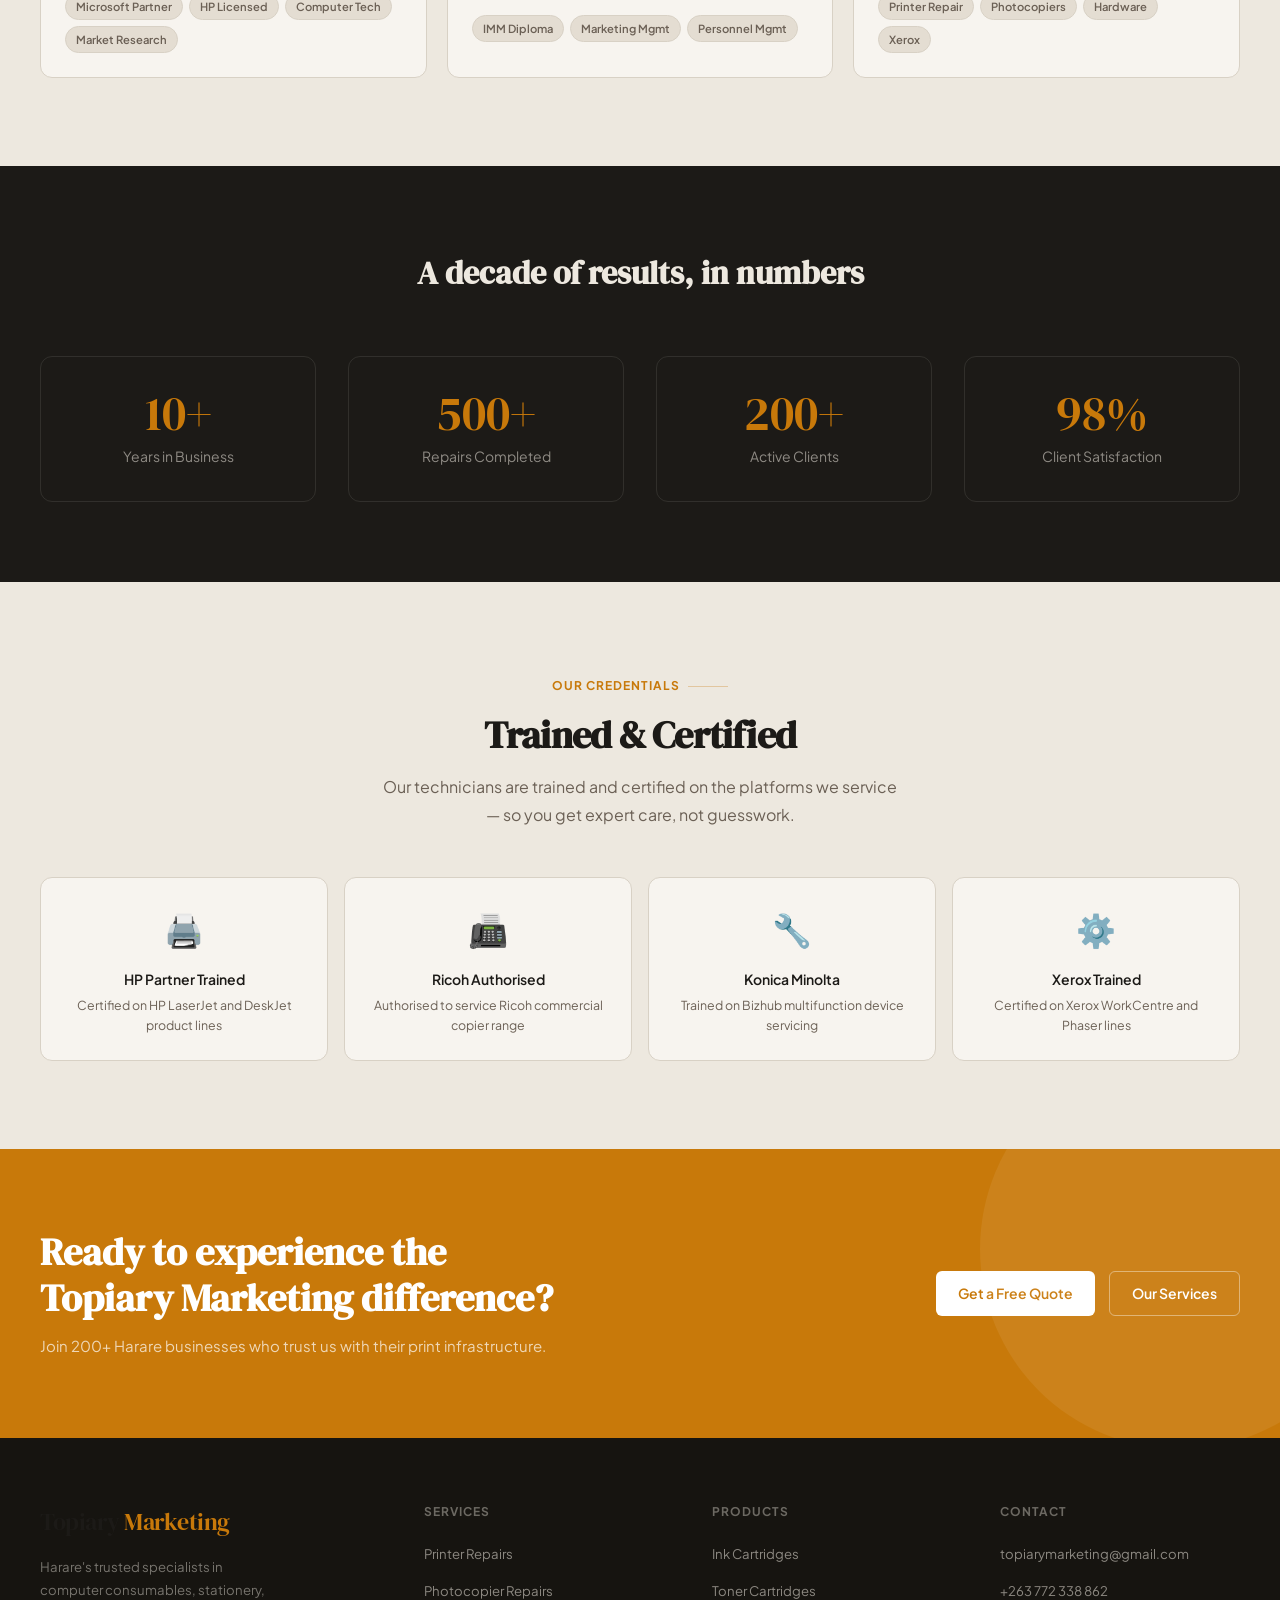
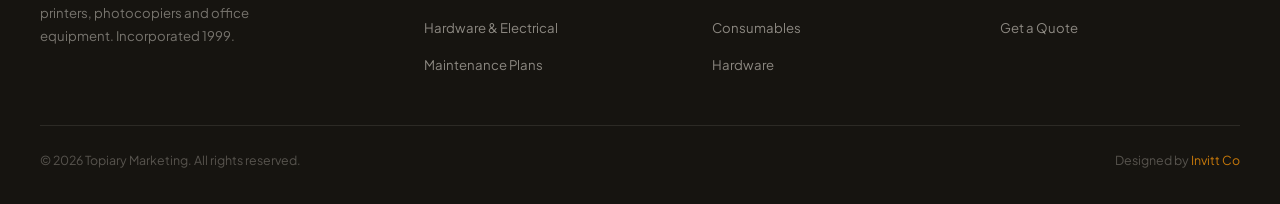
==== commit 8afe11e8: "added images" ====
--- a/about.html
+++ b/about.html
@@ -18,23 +18,23 @@
   <meta name="keywords" content="toner cartridges Zimbabwe, ink cartridges Harare, printer repair Harare, photocopier repair Zimbabwe, office supplies Harare, HP toner Zimbabwe, Canon cartridges Zimbabwe, Xerox Zimbabwe, laptops Harare, stationery Harare, office solutions Zimbabwe"/>
   <meta name="author" content="Topiary Marketing (Pvt) Ltd"/>
   <meta name="robots" content="index, follow"/>
-  <link rel="canonical" href="https://www.topiarymarketing.co.zw/about.html"/>
+  <link rel="canonical" href="https://topiarymarketing.co.zw/about.html"/>
 
   <!-- Open Graph -->
   <meta property="og:type" content="website"/>
-  <meta property="og:url" content="https://www.topiarymarketing.co.zw/about.html"/>
+  <meta property="og:url" content="https://topiarymarketing.co.zw/about.html"/>
   <meta property="og:title" content="About Topiary Marketing | Harare, Zimbabwe"/>
   <meta property="og:description" content="Incorporated in 1999. Microsoft &amp; HP licensed. Supplying toner, ink, printers and office equipment across Zimbabwe."/>
-  <meta property="og:image" content="https://www.topiarymarketing.co.zw/favicon.png"/>
+  <meta property="og:image" content="https://topiarymarketing.co.zw/favicon.png"/>
   <meta property="og:locale" content="en_ZW"/>
   <meta property="og:site_name" content="Topiary Marketing"/>
 
   <!-- Twitter Card -->
   <meta name="twitter:card" content="summary_large_image"/>
-  <meta name="twitter:url" content="https://www.topiarymarketing.co.zw/about.html"/>
+  <meta name="twitter:url" content="https://topiarymarketing.co.zw/about.html"/>
   <meta name="twitter:title" content="About Topiary Marketing | Harare, Zimbabwe"/>
   <meta name="twitter:description" content="Incorporated in 1999. Microsoft &amp; HP licensed. Supplying toner, ink, printers and office equipment across Zimbabwe."/>
-  <meta name="twitter:image" content="https://www.topiarymarketing.co.zw/favicon.png"/>
+  <meta name="twitter:image" content="https://topiarymarketing.co.zw/favicon.png"/>
 
   <!-- LocalBusiness Schema -->
   <script type="application/ld+json">
@@ -42,8 +42,8 @@
     "@context": "https://schema.org",
     "@type": "LocalBusiness",
     "name": "Topiary Marketing (Pvt) Ltd",
-    "url": "https://www.topiarymarketing.co.zw",
-    "image": "https://www.topiarymarketing.co.zw/favicon.png",
+    "url": "https://topiarymarketing.co.zw",
+    "image": "https://topiarymarketing.co.zw/favicon.png",
     "description": "Zimbabwe's trusted supplier of toner cartridges, ink cartridges, printers, photocopiers, laptops, stationery, and hardware since 1999.",
     "address": {
       "@type": "PostalAddress",
@@ -253,6 +253,13 @@
 <!-- OUR STORY -->
 <section class="section">
   <div class="section-inner">
+    
+<div style="max-width:1200px;margin:0 auto 0;padding:0 24px;">
+  <div style="border-radius:var(--radius);overflow:hidden;box-shadow:0 16px 48px rgba(28,26,23,0.12);max-height:420px;">
+    <img src="images/about.jpg" alt="Topiary Marketing team — Harare office equipment specialists" style="width:100%;height:420px;object-fit:cover;display:block;"/>
+  </div>
+</div>
+
     <div class="story-grid">
       <div class="story-text reveal">
         <div class="section-label">Our Story</div>
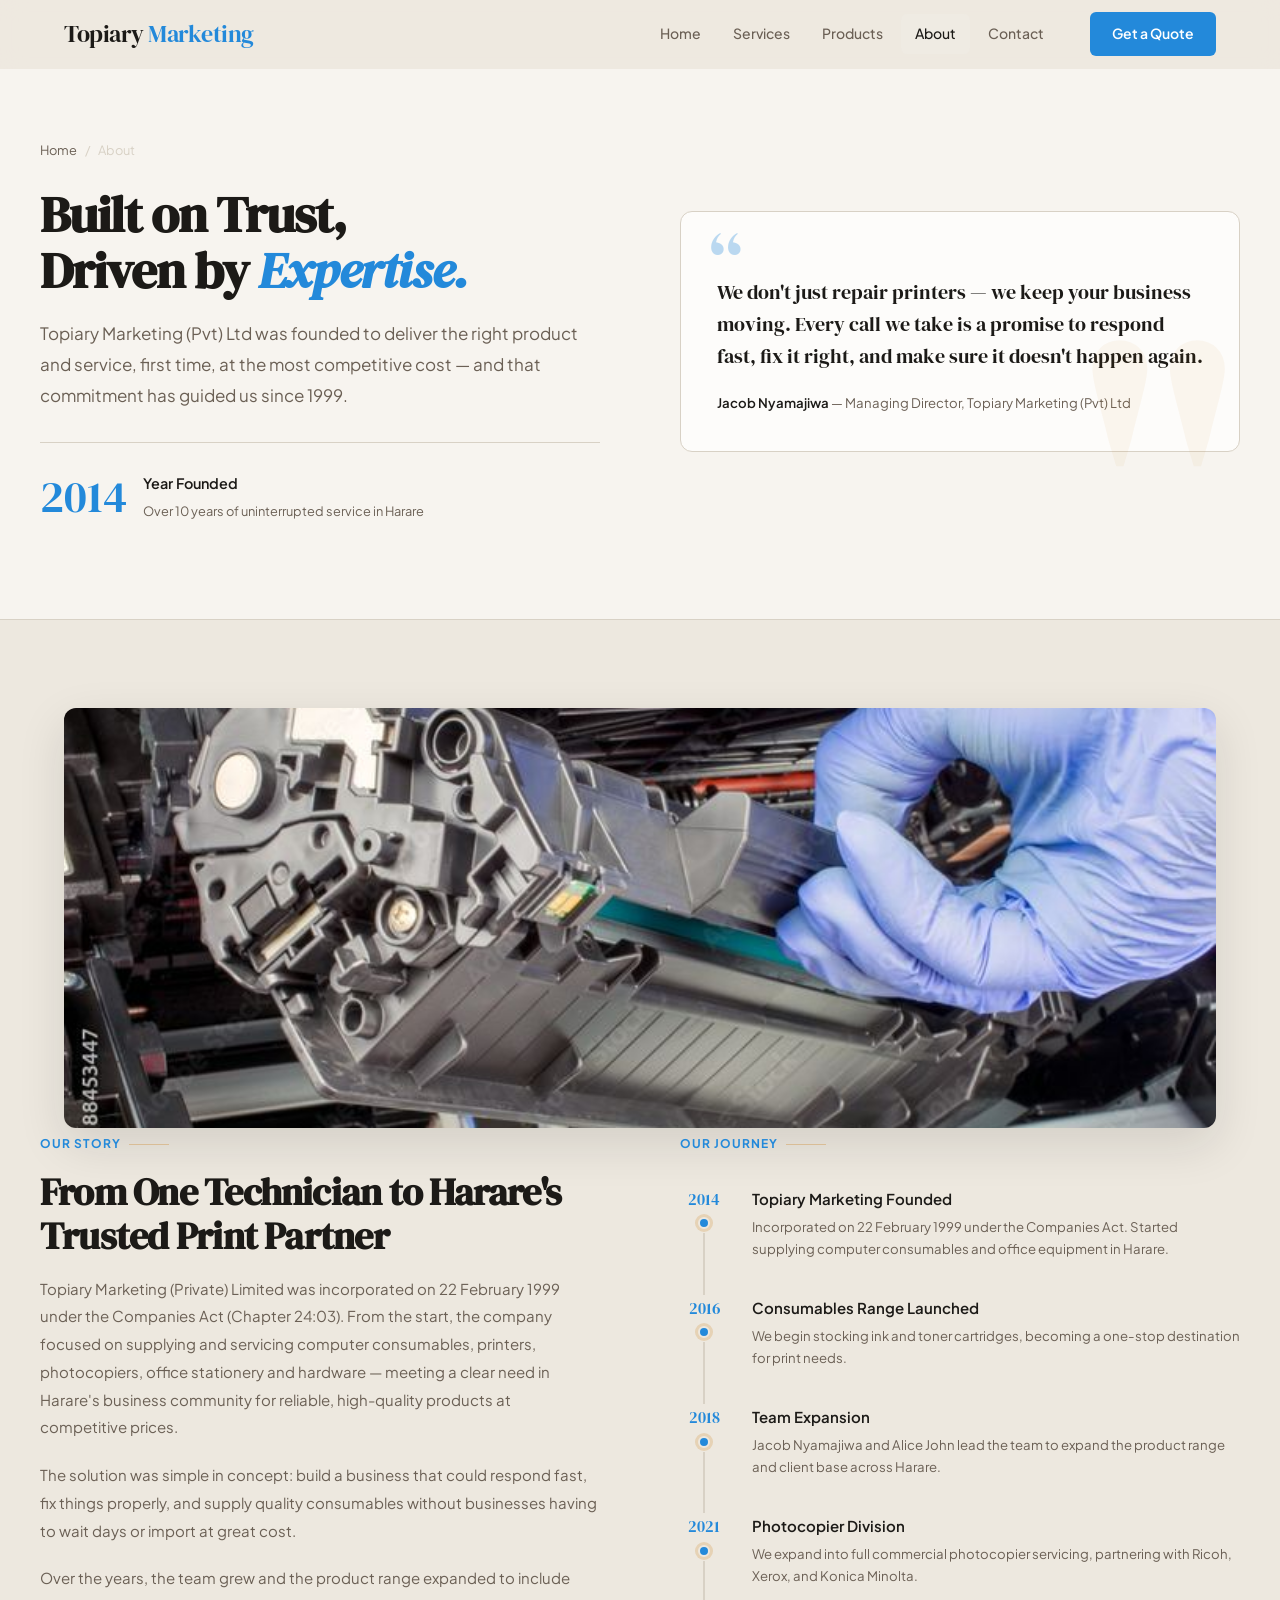
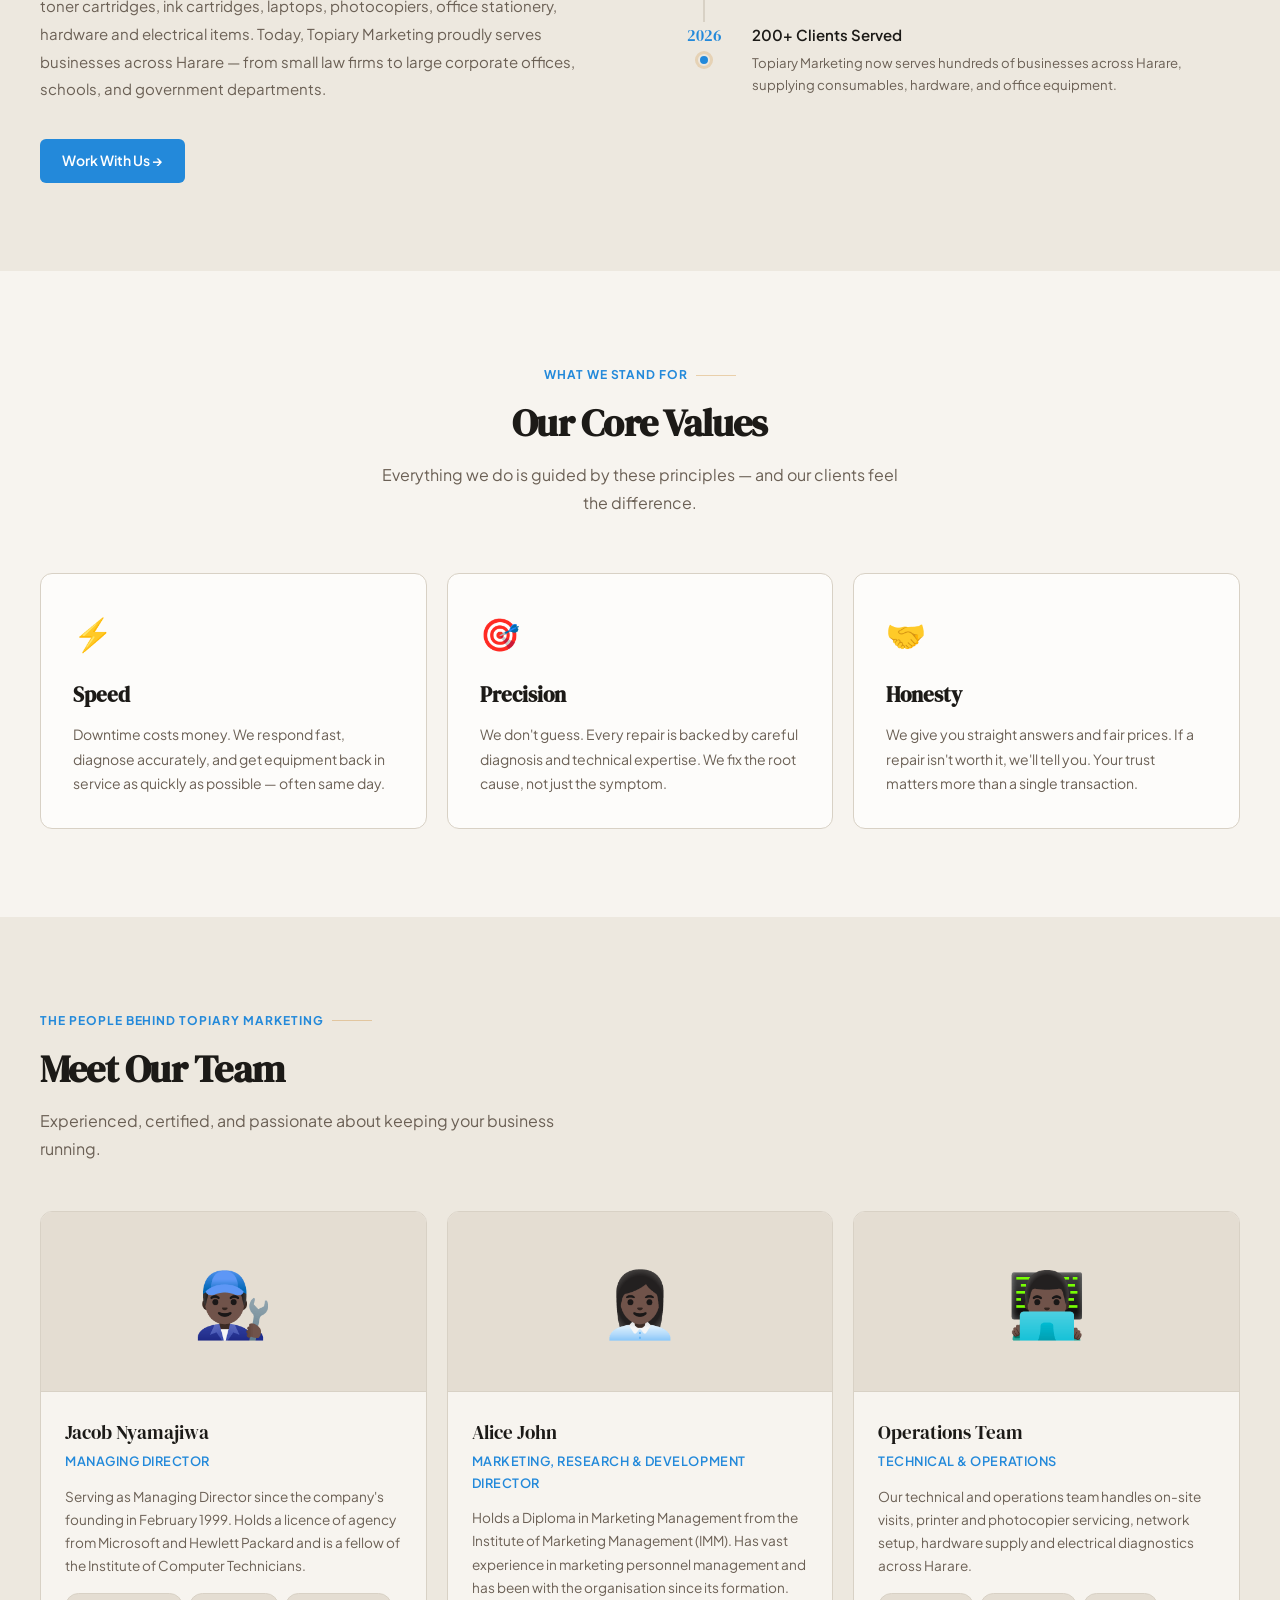
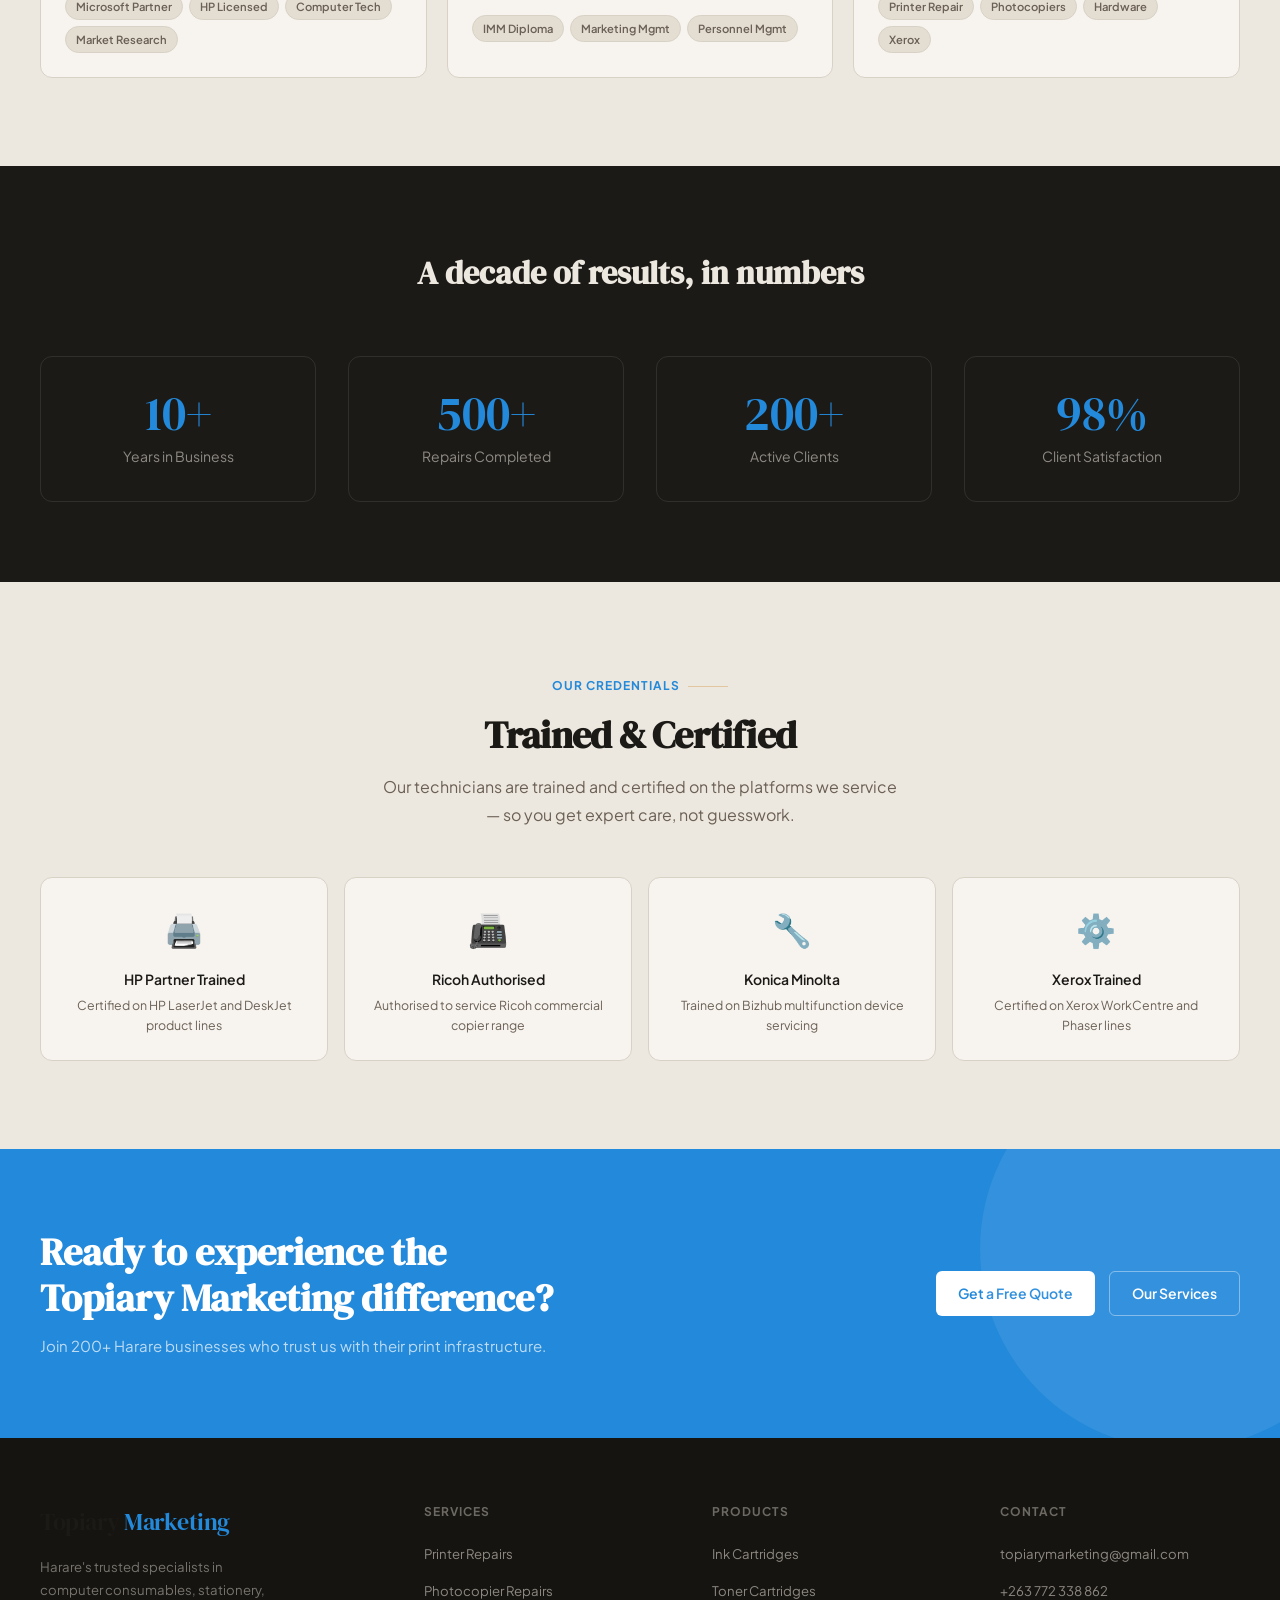
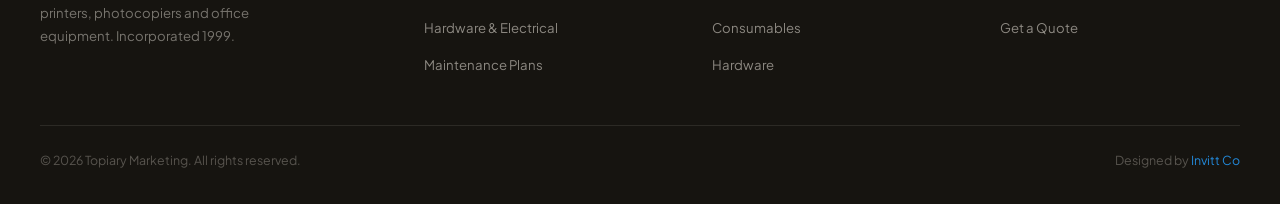
==== commit c92714af: "Rebrand accent color from orange to blue" ====
--- a/about.html
+++ b/about.html
@@ -70,8 +70,8 @@
   *, *::before, *::after { box-sizing: border-box; margin: 0; padding: 0; }
   :root {
     --bg: #EDE8DF; --bg-2: #E4DDD2; --surface: #F7F4EF; --surface-2: #EFEBE3;
-    --text: #1C1A17; --text-muted: #6B6055; --accent: #C8790A; --accent-dark: #A0600A;
-    --accent-bg: #FFF3E0; --border: #D8D1C5; --green: #2D6A4F; --white: #FDFCFA;
+    --text: #1C1A17; --text-muted: #6B6055; --accent: #2389DA; --accent-dark: #1a6db0;
+    --accent-bg: #E8F4FD; --border: #D8D1C5; --green: #2389DA; --white: #FDFCFA;
     --serif: 'DM Serif Display', serif; --sans: 'Plus Jakarta Sans', sans-serif;
     --radius: 12px; --radius-sm: 6px; --transition: 0.3s cubic-bezier(0.4,0,0.2,1);
   }
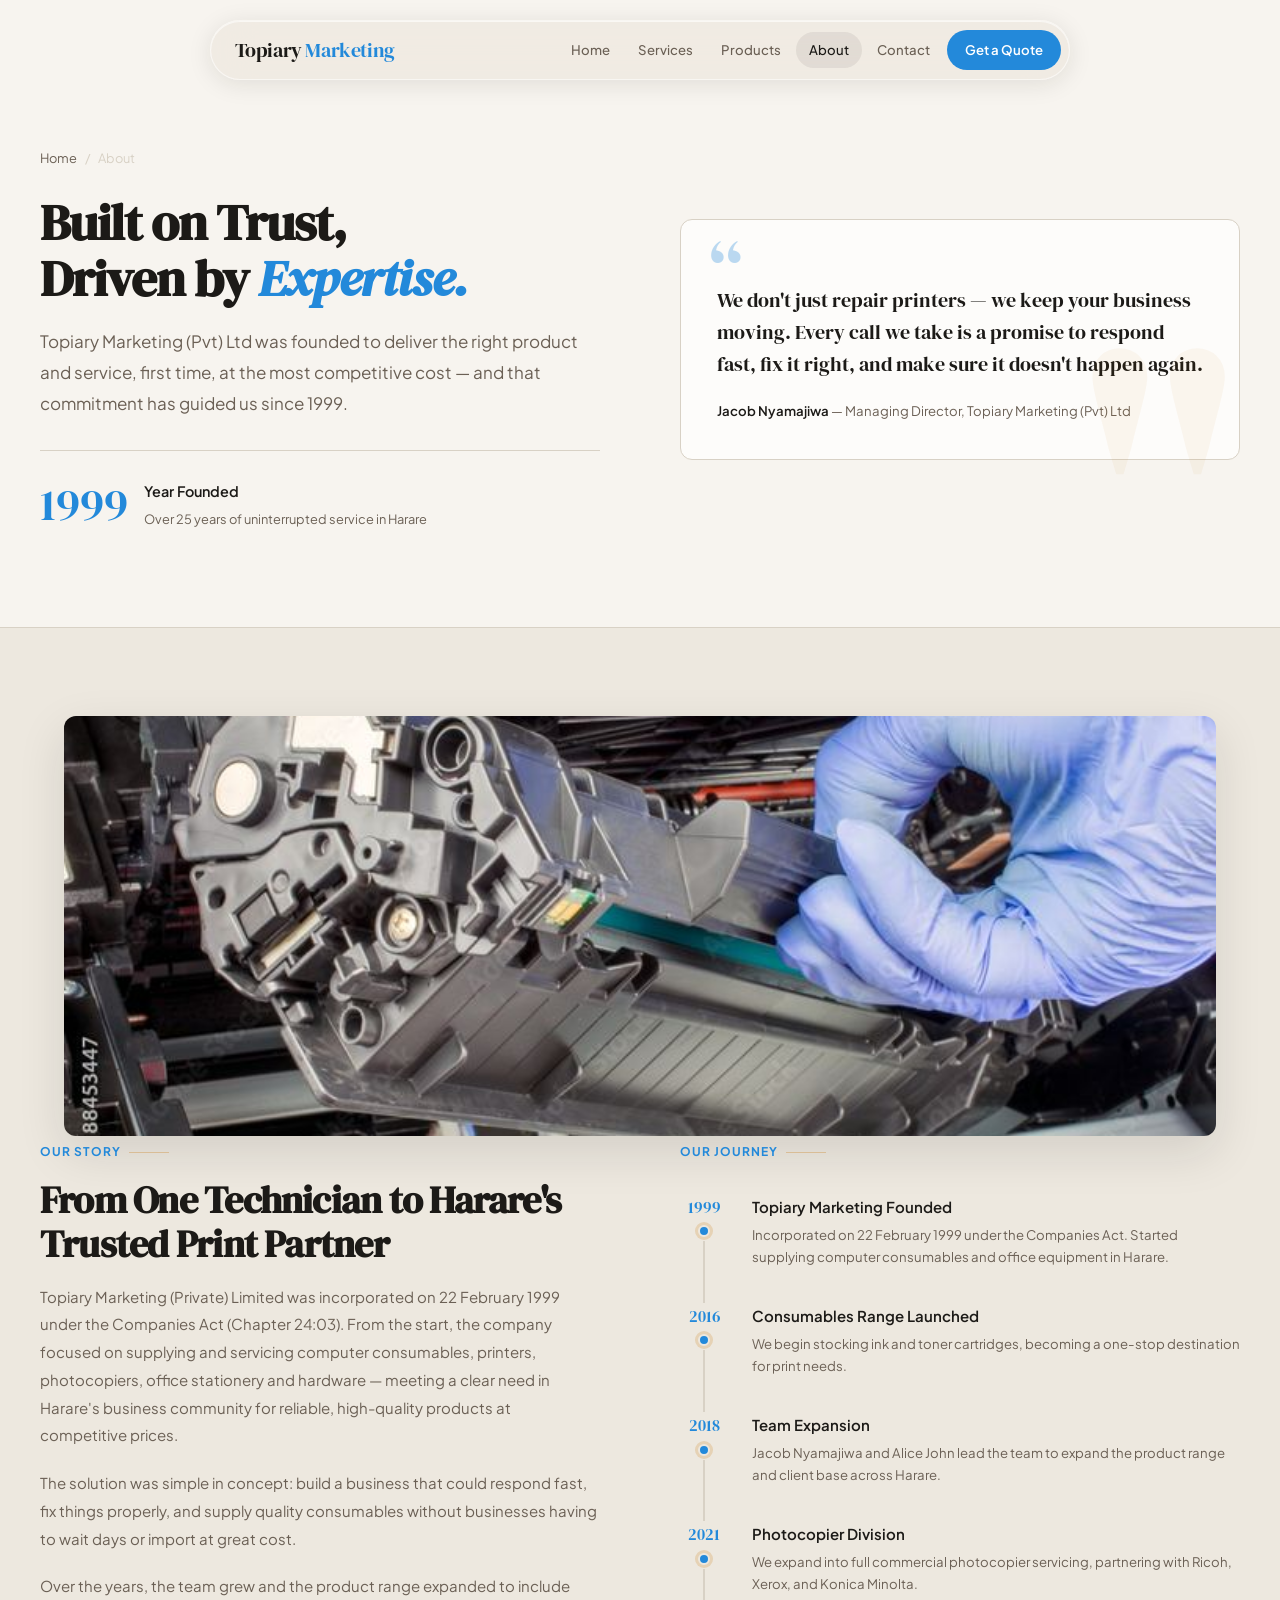
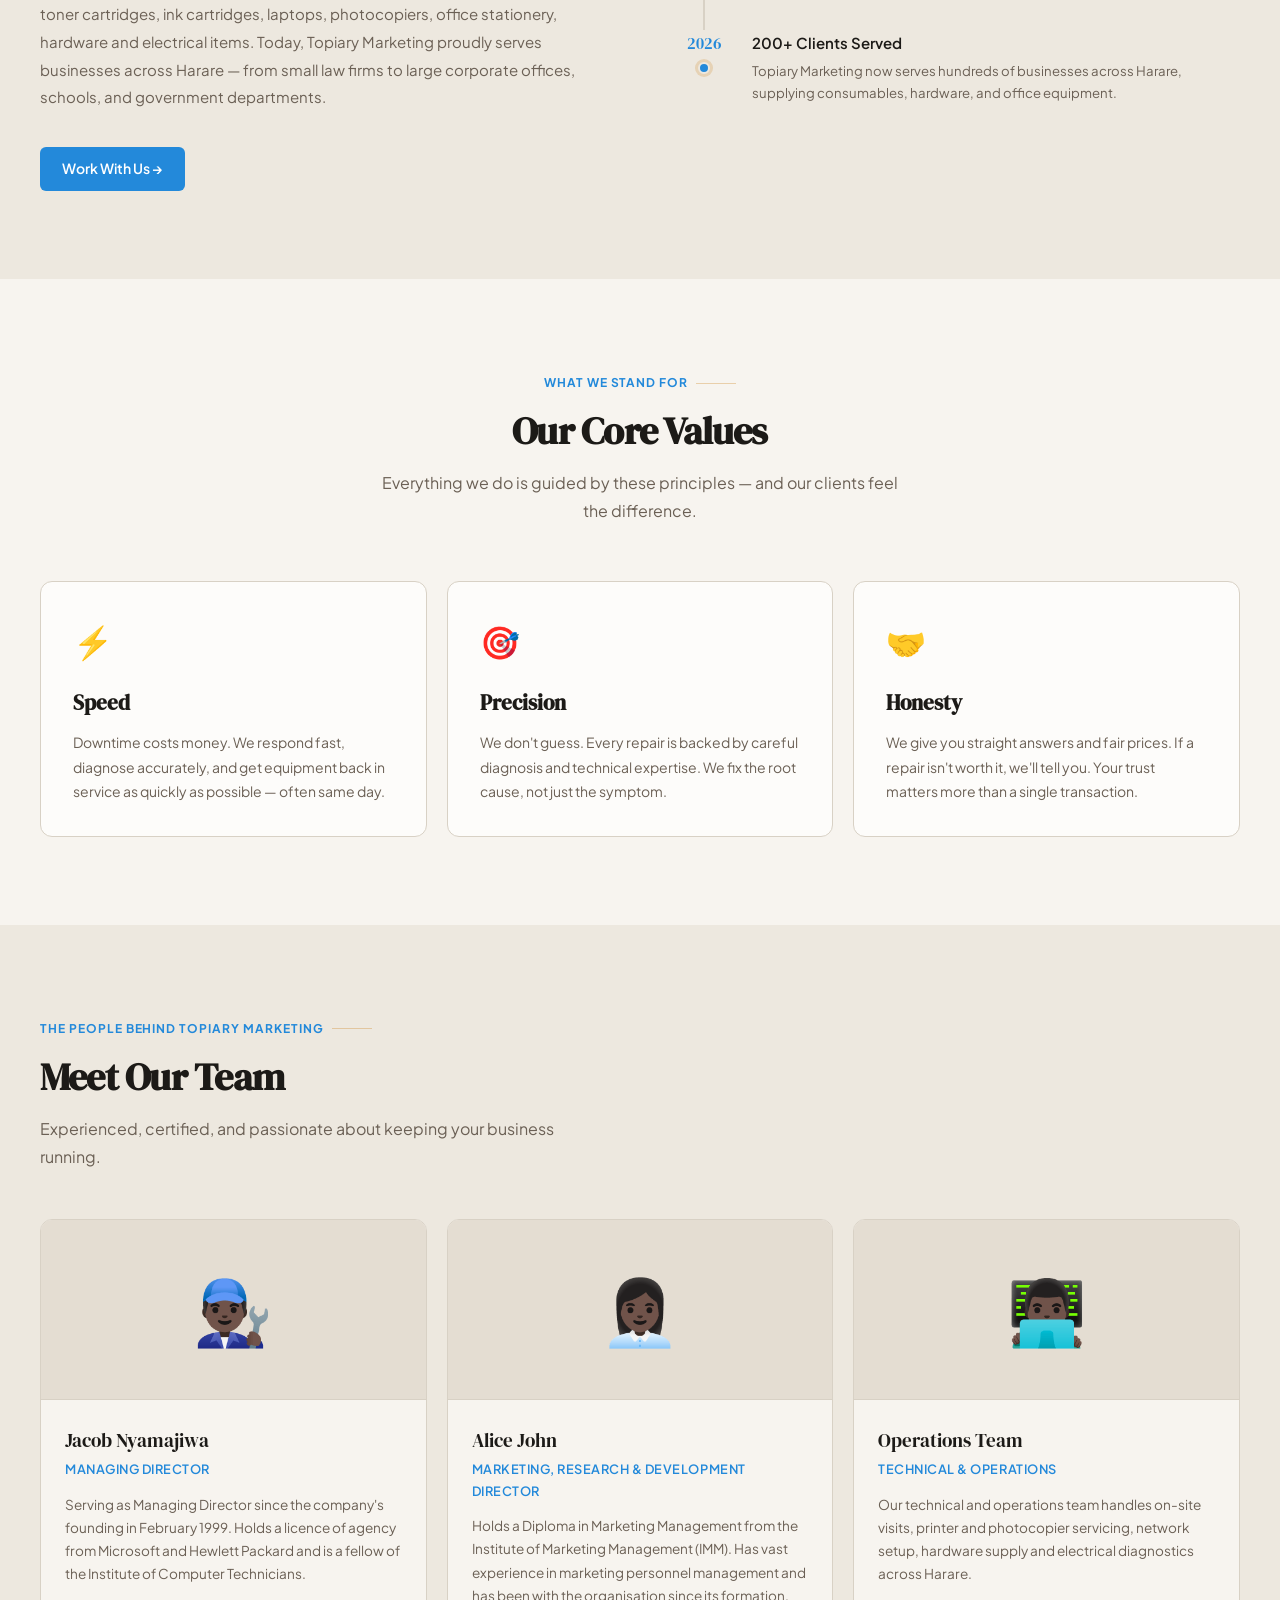
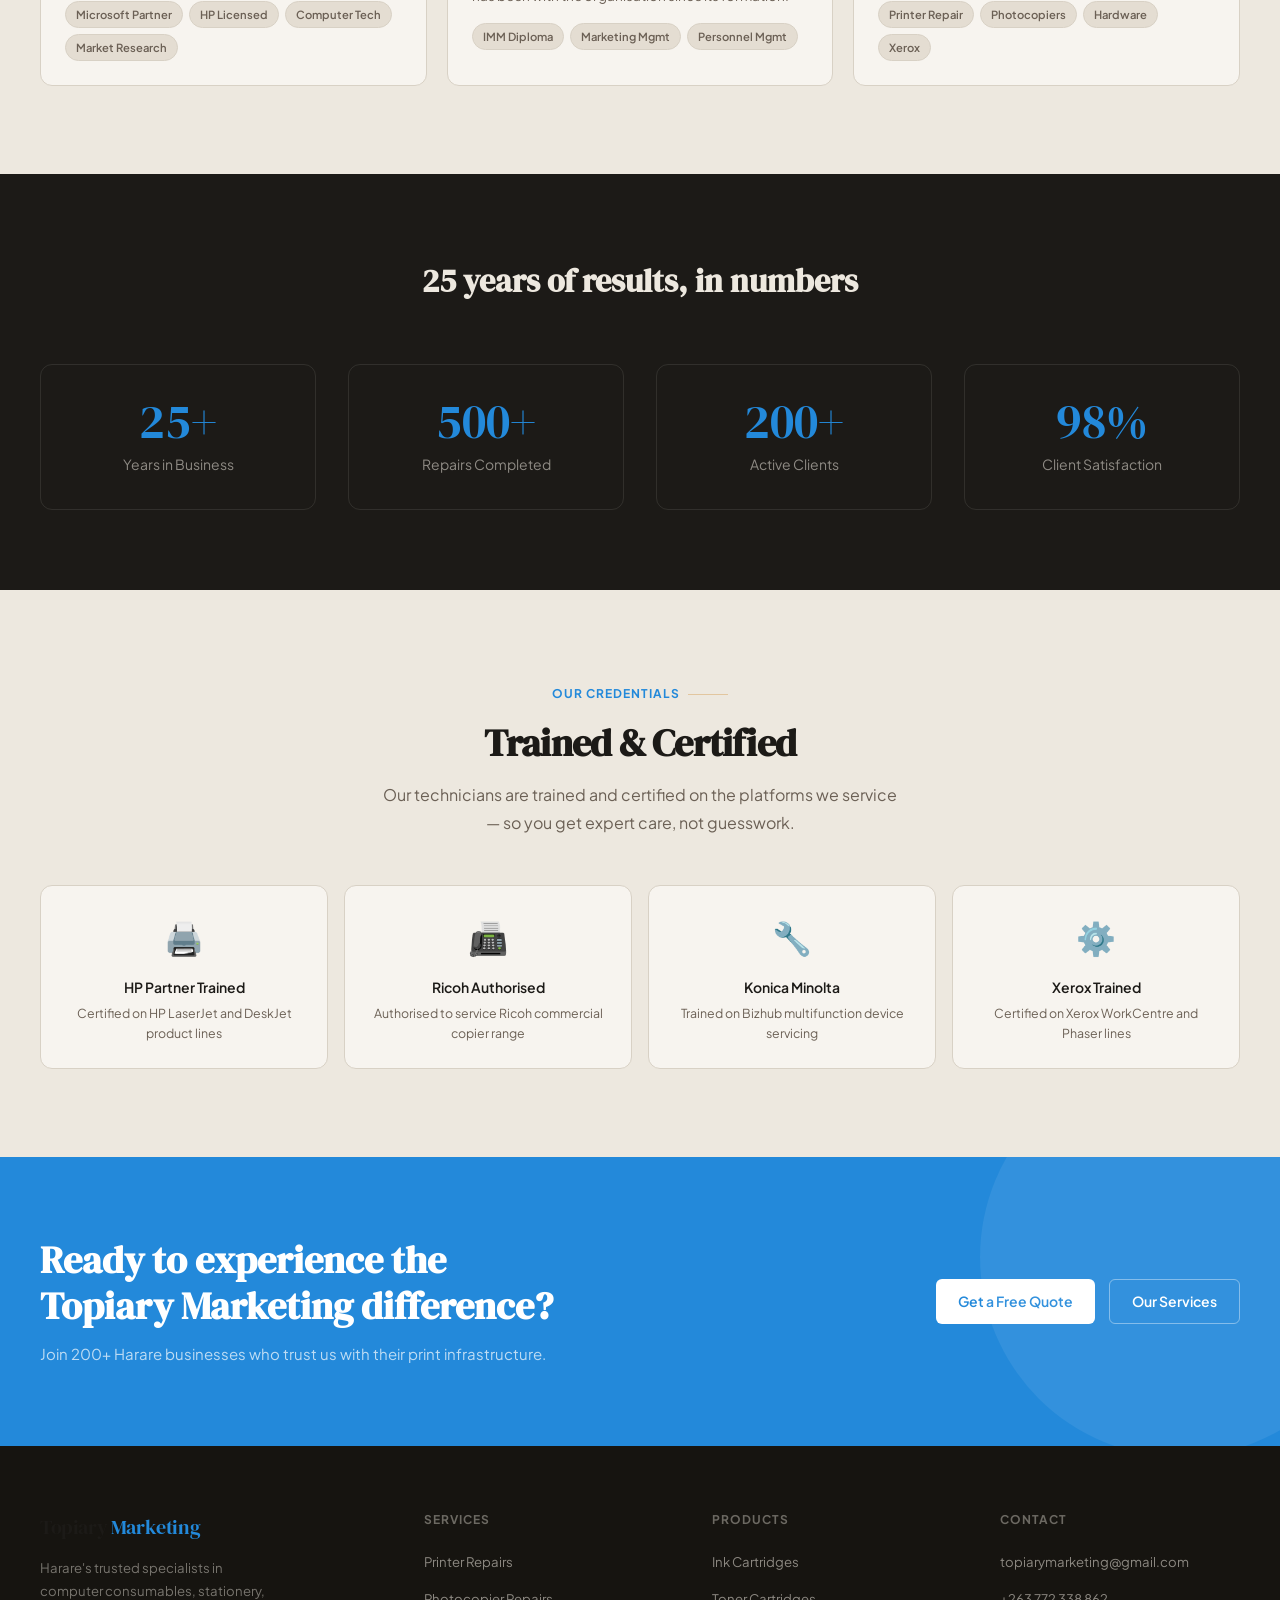
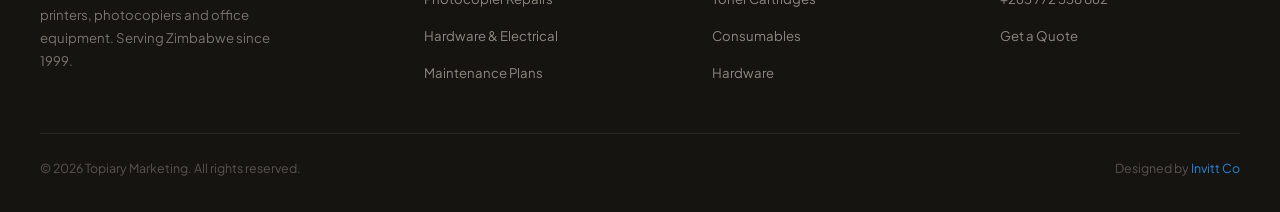
==== commit 6c27e2d5: "new stuff" ====
--- a/about.html
+++ b/about.html
@@ -25,7 +25,9 @@
   <meta property="og:url" content="https://topiarymarketing.co.zw/about.html"/>
   <meta property="og:title" content="About Topiary Marketing | Harare, Zimbabwe"/>
   <meta property="og:description" content="Incorporated in 1999. Microsoft &amp; HP licensed. Supplying toner, ink, printers and office equipment across Zimbabwe."/>
-  <meta property="og:image" content="https://topiarymarketing.co.zw/favicon.png"/>
+  <meta property="og:image" content="https://topiarymarketing.co.zw/images/social-preview.jpg"/>
+  <meta property="og:image:width" content="1200"/>
+  <meta property="og:image:height" content="630"/>
   <meta property="og:locale" content="en_ZW"/>
   <meta property="og:site_name" content="Topiary Marketing"/>
 
@@ -34,7 +36,7 @@
   <meta name="twitter:url" content="https://topiarymarketing.co.zw/about.html"/>
   <meta name="twitter:title" content="About Topiary Marketing | Harare, Zimbabwe"/>
   <meta name="twitter:description" content="Incorporated in 1999. Microsoft &amp; HP licensed. Supplying toner, ink, printers and office equipment across Zimbabwe."/>
-  <meta name="twitter:image" content="https://topiarymarketing.co.zw/favicon.png"/>
+  <meta name="twitter:image" content="https://topiarymarketing.co.zw/images/social-preview.jpg"/>
 
   <!-- LocalBusiness Schema -->
   <script type="application/ld+json">
@@ -71,34 +73,50 @@
   :root {
     --bg: #EDE8DF; --bg-2: #E4DDD2; --surface: #F7F4EF; --surface-2: #EFEBE3;
     --text: #1C1A17; --text-muted: #6B6055; --accent: #2389DA; --accent-dark: #1a6db0;
-    --accent-bg: #E8F4FD; --border: #D8D1C5; --green: #2389DA; --white: #FDFCFA;
+    --accent-bg: #E8F4FD; --border: #D8D1C5; --green: #2A8A5E; --amber: #C8790A; --white: #FDFCFA;
     --serif: 'DM Serif Display', serif; --sans: 'Plus Jakarta Sans', sans-serif;
     --radius: 12px; --radius-sm: 6px; --transition: 0.3s cubic-bezier(0.4,0,0.2,1);
   }
   html { scroll-behavior: smooth; }
   body { font-family: var(--sans); background: var(--bg); color: var(--text); line-height: 1.7; overflow-x: hidden; }
 
-  /* NAV */
-  .navbar { position: fixed; top: 0; left: 0; right: 0; z-index: 100; background: rgba(237,232,223,0.92); backdrop-filter: blur(12px); border-bottom: 1px solid transparent; transition: border-color var(--transition), box-shadow var(--transition); }
-  .navbar.scrolled { border-color: var(--border); box-shadow: 0 2px 20px rgba(28,26,23,0.08); }
-  .nav-inner { max-width: 1200px; margin: 0 auto; padding: 0 24px; height: 68px; display: flex; align-items: center; gap: 32px; }
-  .logo { font-family: var(--serif); font-size: 1.5rem; color: var(--text); text-decoration: none; letter-spacing: -0.02em; }
+  /* FLOATING PILL NAVBAR */
+  .navbar {
+    position: fixed; top: 20px; left: 50%; transform: translateX(-50%);
+    z-index: 100; width: calc(100% - 48px); max-width: 860px;
+    border-radius: 100px;
+    background: rgba(237,232,223,0.72);
+    backdrop-filter: blur(20px) saturate(160%);
+    -webkit-backdrop-filter: blur(20px) saturate(160%);
+    border: 1px solid rgba(255,255,255,0.55);
+    box-shadow: 0 4px 24px rgba(28,26,23,0.10), inset 0 1px 0 rgba(255,255,255,0.60);
+    transition: box-shadow var(--transition), background var(--transition);
+  }
+  .navbar.scrolled {
+    background: rgba(237,232,223,0.88);
+    box-shadow: 0 8px 40px rgba(28,26,23,0.14), inset 0 1px 0 rgba(255,255,255,0.60);
+  }
+  .nav-inner { padding: 0 8px 0 24px; height: 58px; display: flex; align-items: center; gap: 4px; }
+  .logo { font-family: var(--serif); font-size: 1.25rem; color: var(--text); text-decoration: none; letter-spacing: -0.02em; margin-right: auto; white-space: nowrap; }
   .logo span { color: var(--accent); }
-  .nav-links { list-style: none; display: flex; gap: 4px; margin-left: auto; }
-  .nav-links a { display: block; padding: 8px 14px; font-size: 0.875rem; font-weight: 500; color: var(--text-muted); text-decoration: none; border-radius: var(--radius-sm); transition: color var(--transition), background var(--transition); }
-  .nav-links a:hover, .nav-links a.active { color: var(--text); background: var(--surface-2); }
+  .nav-links { list-style: none; display: flex; gap: 2px; }
+  .nav-links a { display: block; padding: 7px 13px; font-size: 0.825rem; font-weight: 500; color: var(--text-muted); text-decoration: none; border-radius: 100px; transition: color var(--transition), background var(--transition); }
+  .nav-links a:hover, .nav-links a.active { color: var(--text); background: rgba(28,26,23,0.07); }
   .btn { display: inline-flex; align-items: center; gap: 8px; padding: 10px 22px; border-radius: var(--radius-sm); font-family: var(--sans); font-size: 0.875rem; font-weight: 600; cursor: pointer; text-decoration: none; transition: all var(--transition); border: none; }
   .btn-accent { background: var(--accent); color: #fff; }
   .btn-accent:hover { background: var(--accent-dark); transform: translateY(-1px); }
   .btn-outline { background: transparent; color: var(--text); border: 1.5px solid var(--border); }
   .btn-outline:hover { border-color: var(--text); background: var(--surface-2); }
-  .menu-toggle { display: none; background: none; border: none; cursor: pointer; padding: 8px; color: var(--text); font-size: 1.25rem; margin-left: auto; }
-  .mobile-menu { display: none; position: fixed; top: 68px; left: 0; right: 0; background: var(--surface); border-bottom: 1px solid var(--border); padding: 16px; z-index: 99; flex-direction: column; gap: 4px; }
+  .nav-cta { padding: 9px 18px; border-radius: 100px; font-size: 0.825rem; }
+  .menu-toggle { display: none; background: none; border: none; cursor: pointer; padding: 8px 12px; color: var(--text); font-size: 1.1rem; margin-left: auto; border-radius: 100px; transition: background var(--transition); }
+  .menu-toggle:hover { background: rgba(28,26,23,0.07); }
+  .mobile-menu { display: none; position: fixed; top: 90px; left: 24px; right: 24px; background: rgba(247,244,239,0.97); backdrop-filter: blur(20px); -webkit-backdrop-filter: blur(20px); border: 1px solid var(--border); border-radius: var(--radius); padding: 12px; z-index: 99; flex-direction: column; gap: 2px; box-shadow: 0 8px 40px rgba(28,26,23,0.12); }
   .mobile-menu.open { display: flex; }
-  .mobile-menu a { padding: 12px 16px; color: var(--text); text-decoration: none; font-weight: 500; border-radius: var(--radius-sm); }
+  .mobile-menu a { padding: 11px 16px; color: var(--text); text-decoration: none; font-weight: 500; font-size: 0.9rem; border-radius: var(--radius-sm); transition: background var(--transition); }
+  .mobile-menu a:hover { background: var(--surface-2); }
 
   /* PAGE HERO */
-  .page-hero { padding: 140px 24px 96px; background: var(--surface); border-bottom: 1px solid var(--border); position: relative; overflow: hidden; }
+  .page-hero { padding: 148px 24px 96px; background: var(--surface); border-bottom: 1px solid var(--border); position: relative; overflow: hidden; }
   .page-hero::after { content: '"'; position: absolute; bottom: -60px; right: 40px; font-family: var(--serif); font-size: 24rem; color: rgba(200,121,10,0.05); line-height: 1; pointer-events: none; }
   .page-hero-inner { max-width: 1200px; margin: 0 auto; display: grid; grid-template-columns: 1fr 1fr; gap: 80px; align-items: center; }
   .breadcrumb { display: flex; align-items: center; gap: 8px; font-size: 0.8rem; color: var(--text-muted); margin-bottom: 24px; }
@@ -207,7 +225,7 @@
   .reveal-delay-1 { transition-delay: 0.1s; } .reveal-delay-2 { transition-delay: 0.2s; } .reveal-delay-3 { transition-delay: 0.3s; }
 
   @media (max-width: 1024px) { .stats-grid { grid-template-columns: repeat(2, 1fr); } .certs-grid { grid-template-columns: repeat(2, 1fr); } .footer-grid { grid-template-columns: 1fr 1fr; gap: 32px; } }
-  @media (max-width: 768px) { .nav-links, .navbar .btn { display: none; } .menu-toggle { display: block; } .page-hero-inner { grid-template-columns: 1fr; } .story-grid { grid-template-columns: 1fr; gap: 48px; } .values-grid { grid-template-columns: 1fr; } .team-grid { grid-template-columns: 1fr; } .stats-grid { grid-template-columns: repeat(2, 1fr); } .cta-inner { flex-direction: column; text-align: center; } .footer-grid { grid-template-columns: 1fr; gap: 28px; } }
+  @media (max-width: 768px) { .navbar { top: 12px; width: calc(100% - 32px); } .nav-links, .navbar .btn { display: none; } .menu-toggle { display: block; } .page-hero-inner { grid-template-columns: 1fr; } .story-grid { grid-template-columns: 1fr; gap: 48px; } .values-grid { grid-template-columns: 1fr; } .team-grid { grid-template-columns: 1fr; } .stats-grid { grid-template-columns: repeat(2, 1fr); } .cta-inner { flex-direction: column; text-align: center; } .footer-grid { grid-template-columns: 1fr; gap: 28px; } .footer-bottom { flex-direction: column; text-align: center; } }
 </style>
 </head>
 <body>
@@ -222,12 +240,16 @@
       <li><a href="about.html" class="active">About</a></li>
       <li><a href="contact.html">Contact</a></li>
     </ul>
-    <a href="contact.html" class="btn btn-accent">Get a Quote</a>
-    <button class="menu-toggle" id="menuToggle">&#9776;</button>
+    <a href="contact.html" class="btn btn-accent nav-cta">Get a Quote</a>
+    <button class="menu-toggle" id="menuToggle" aria-label="Toggle menu" aria-expanded="false">&#9776;</button>
   </div>
 </nav>
 <div class="mobile-menu" id="mobileMenu">
-  <a href="index.html">Home</a><a href="services.html">Services</a><a href="products.html">Products</a><a href="about.html">About</a><a href="contact.html">Contact</a>
+  <a href="index.html">Home</a>
+  <a href="services.html">Services</a>
+  <a href="products.html">Products</a>
+  <a href="about.html">About</a>
+  <a href="contact.html">Contact</a>
   <a href="contact.html" class="btn btn-accent" style="margin-top:8px;">Get a Quote</a>
 </div>
 
@@ -239,8 +261,8 @@
       <h1>Built on Trust,<br>Driven by <em>Expertise.</em></h1>
       <p class="page-hero-lead">Topiary Marketing (Pvt) Ltd was founded to deliver the right product and service, first time, at the most competitive cost — and that commitment has guided us since 1999.</p>
       <div class="hero-founded">
-        <div class="founded-num">2014</div>
-        <div class="founded-text"><strong>Year Founded</strong><span>Over 10 years of uninterrupted service in Harare</span></div>
+        <div class="founded-num">1999</div>
+        <div class="founded-text"><strong>Year Founded</strong><span>Over 25 years of uninterrupted service in Harare</span></div>
       </div>
     </div>
     <div class="hero-quote reveal">
@@ -256,7 +278,7 @@
     
 <div style="max-width:1200px;margin:0 auto 0;padding:0 24px;">
   <div style="border-radius:var(--radius);overflow:hidden;box-shadow:0 16px 48px rgba(28,26,23,0.12);max-height:420px;">
-    <img src="images/about.jpg" alt="Topiary Marketing team — Harare office equipment specialists" style="width:100%;height:420px;object-fit:cover;display:block;"/>
+    <img src="images/about.jpg" alt="Topiary Marketing team — Harare office equipment specialists" width="1200" height="420" loading="lazy" style="width:100%;height:420px;object-fit:cover;display:block;"/>
   </div>
 </div>
 
@@ -273,7 +295,7 @@
         <div class="section-label" style="margin-bottom: 32px;">Our Journey</div>
         <div class="story-milestones">
           <div class="milestone">
-            <div class="milestone-left"><span class="milestone-year">2014</span><div class="milestone-dot"></div><div class="milestone-line"></div></div>
+            <div class="milestone-left"><span class="milestone-year">1999</span><div class="milestone-dot"></div><div class="milestone-line"></div></div>
             <div class="milestone-content"><h4>Topiary Marketing Founded</h4><p>Incorporated on 22 February 1999 under the Companies Act. Started supplying computer consumables and office equipment in Harare.</p></div>
           </div>
           <div class="milestone">
@@ -369,9 +391,9 @@
 <!-- STATS -->
 <section class="stats-section">
   <div class="stats-inner">
-    <h2 class="stats-title reveal">A decade of results, in numbers</h2>
+    <h2 class="stats-title reveal">25 years of results, in numbers</h2>
     <div class="stats-grid">
-      <div class="stat-card reveal reveal-delay-1"><div class="stat-num">10+</div><div class="stat-label">Years in Business</div></div>
+      <div class="stat-card reveal reveal-delay-1"><div class="stat-num">25+</div><div class="stat-label">Years in Business</div></div>
       <div class="stat-card reveal reveal-delay-2"><div class="stat-num">500+</div><div class="stat-label">Repairs Completed</div></div>
       <div class="stat-card reveal reveal-delay-3"><div class="stat-num">200+</div><div class="stat-label">Active Clients</div></div>
       <div class="stat-card reveal reveal-delay-3"><div class="stat-num">98%</div><div class="stat-label">Client Satisfaction</div></div>
@@ -413,7 +435,7 @@
 <footer>
   <div class="footer-inner">
     <div class="footer-grid">
-      <div class="footer-brand"><a href="index.html" class="logo">Topiary<span> Marketing</span></a><p>Harare's trusted specialists in computer consumables, stationery, printers, photocopiers and office equipment. Incorporated 1999.</p></div>
+      <div class="footer-brand"><a href="index.html" class="logo">Topiary<span> Marketing</span></a><p>Harare's trusted specialists in computer consumables, stationery, printers, photocopiers and office equipment. Serving Zimbabwe since 1999.</p></div>
       <div class="footer-col"><h4>Services</h4><ul><li><a href="services.html">Printer Repairs</a></li><li><a href="services.html">Photocopier Repairs</a></li><li><a href="services.html">Hardware &amp; Electrical</a></li><li><a href="services.html">Maintenance Plans</a></li></ul></div>
       <div class="footer-col"><h4>Products</h4><ul><li><a href="products.html">Ink Cartridges</a></li><li><a href="products.html">Toner Cartridges</a></li><li><a href="products.html">Consumables</a></li><li><a href="products.html">Hardware</a></li></ul></div>
       <div class="footer-col"><h4>Contact</h4><ul><li><a href="mailto:topiarymarketing@gmail.com">topiarymarketing@gmail.com</a></li><li><a href="tel:+263772338862">+263 772 338 862</a></li><li><a href="contact.html">Get a Quote</a></li></ul></div>
@@ -427,7 +449,11 @@
   window.addEventListener('scroll', () => { navbar.classList.toggle('scrolled', window.scrollY > 20); });
   const menuToggle = document.getElementById('menuToggle');
   const mobileMenu = document.getElementById('mobileMenu');
-  menuToggle.addEventListener('click', () => { mobileMenu.classList.toggle('open'); menuToggle.innerHTML = mobileMenu.classList.contains('open') ? '&#x2715;' : '&#9776;'; });
+  menuToggle.addEventListener('click', () => {
+    const isOpen = mobileMenu.classList.toggle('open');
+    menuToggle.setAttribute('aria-expanded', isOpen);
+    menuToggle.innerHTML = isOpen ? '&#x2715;' : '&#9776;';
+  });
   const reveals = document.querySelectorAll('.reveal');
   const observer = new IntersectionObserver((entries) => { entries.forEach(e => { if (e.isIntersecting) { e.target.classList.add('visible'); observer.unobserve(e.target); } }); }, { threshold: 0.1 });
   reveals.forEach(el => observer.observe(el));
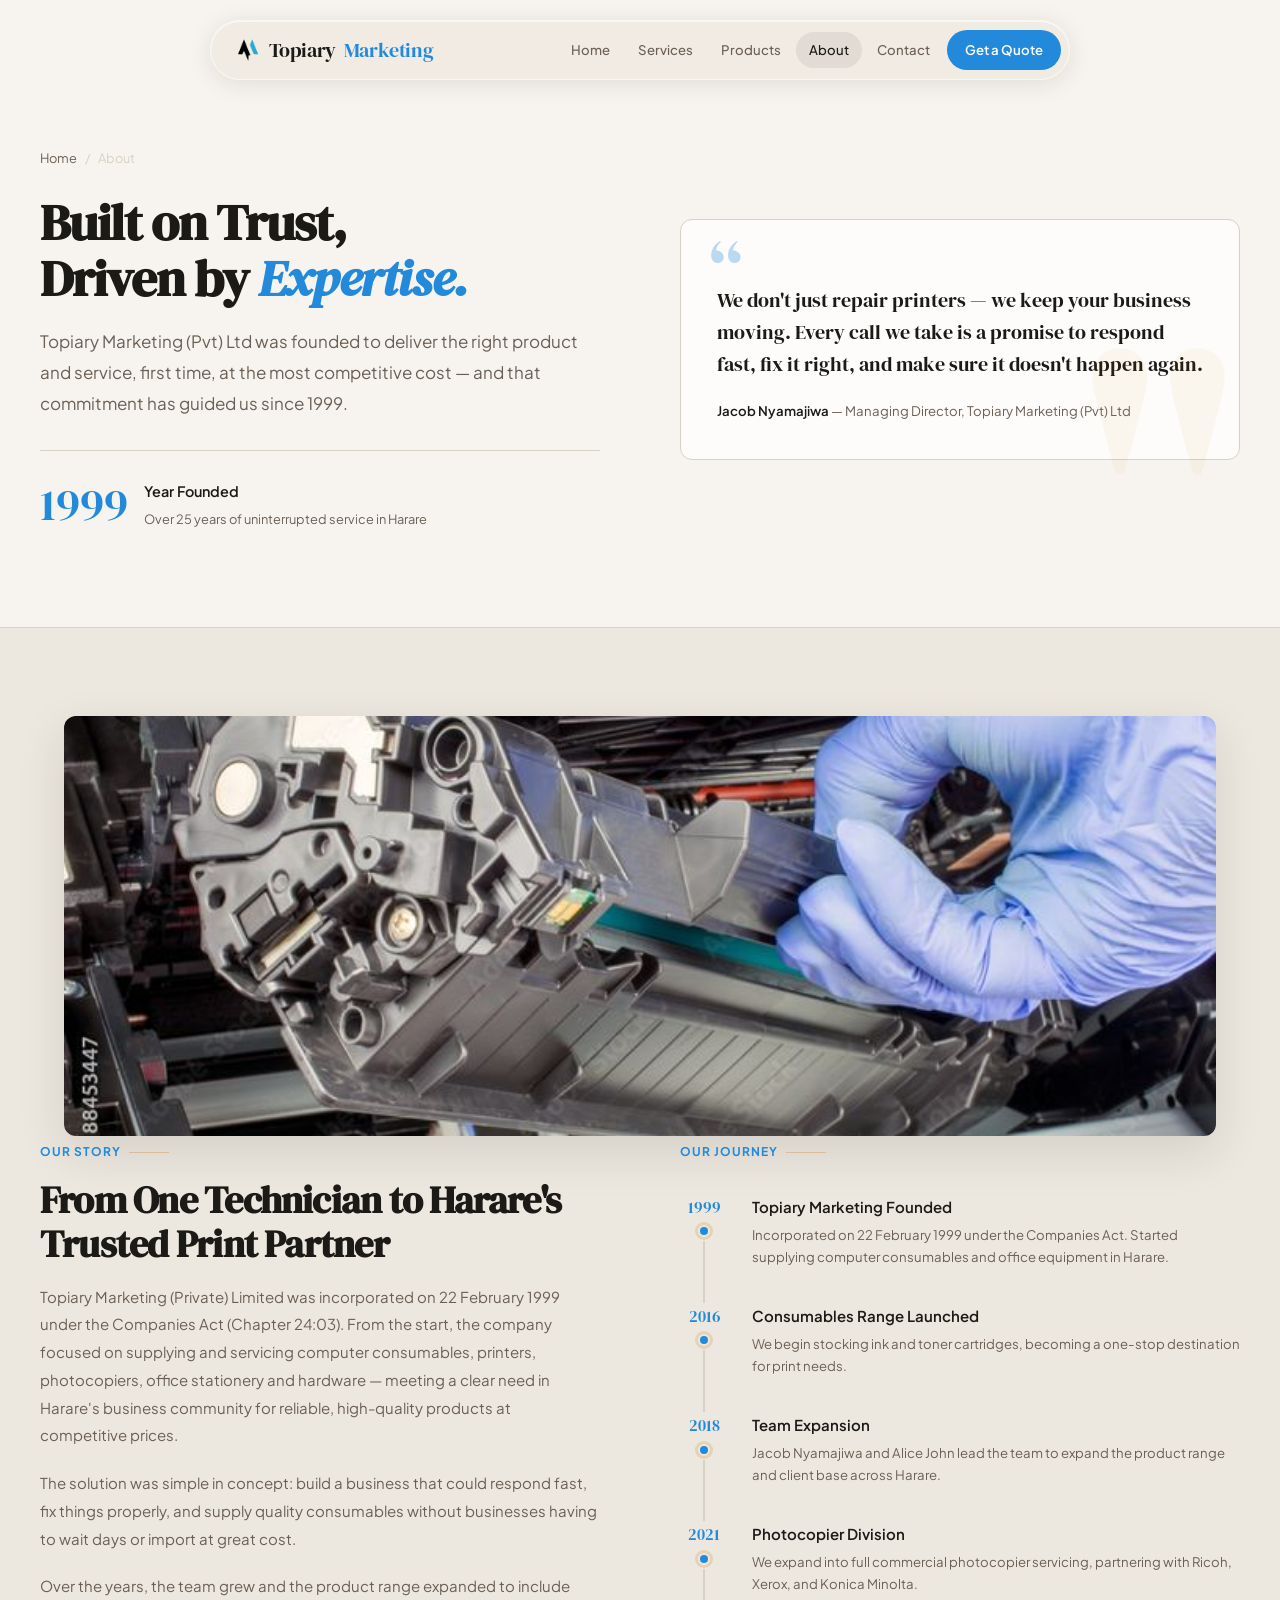
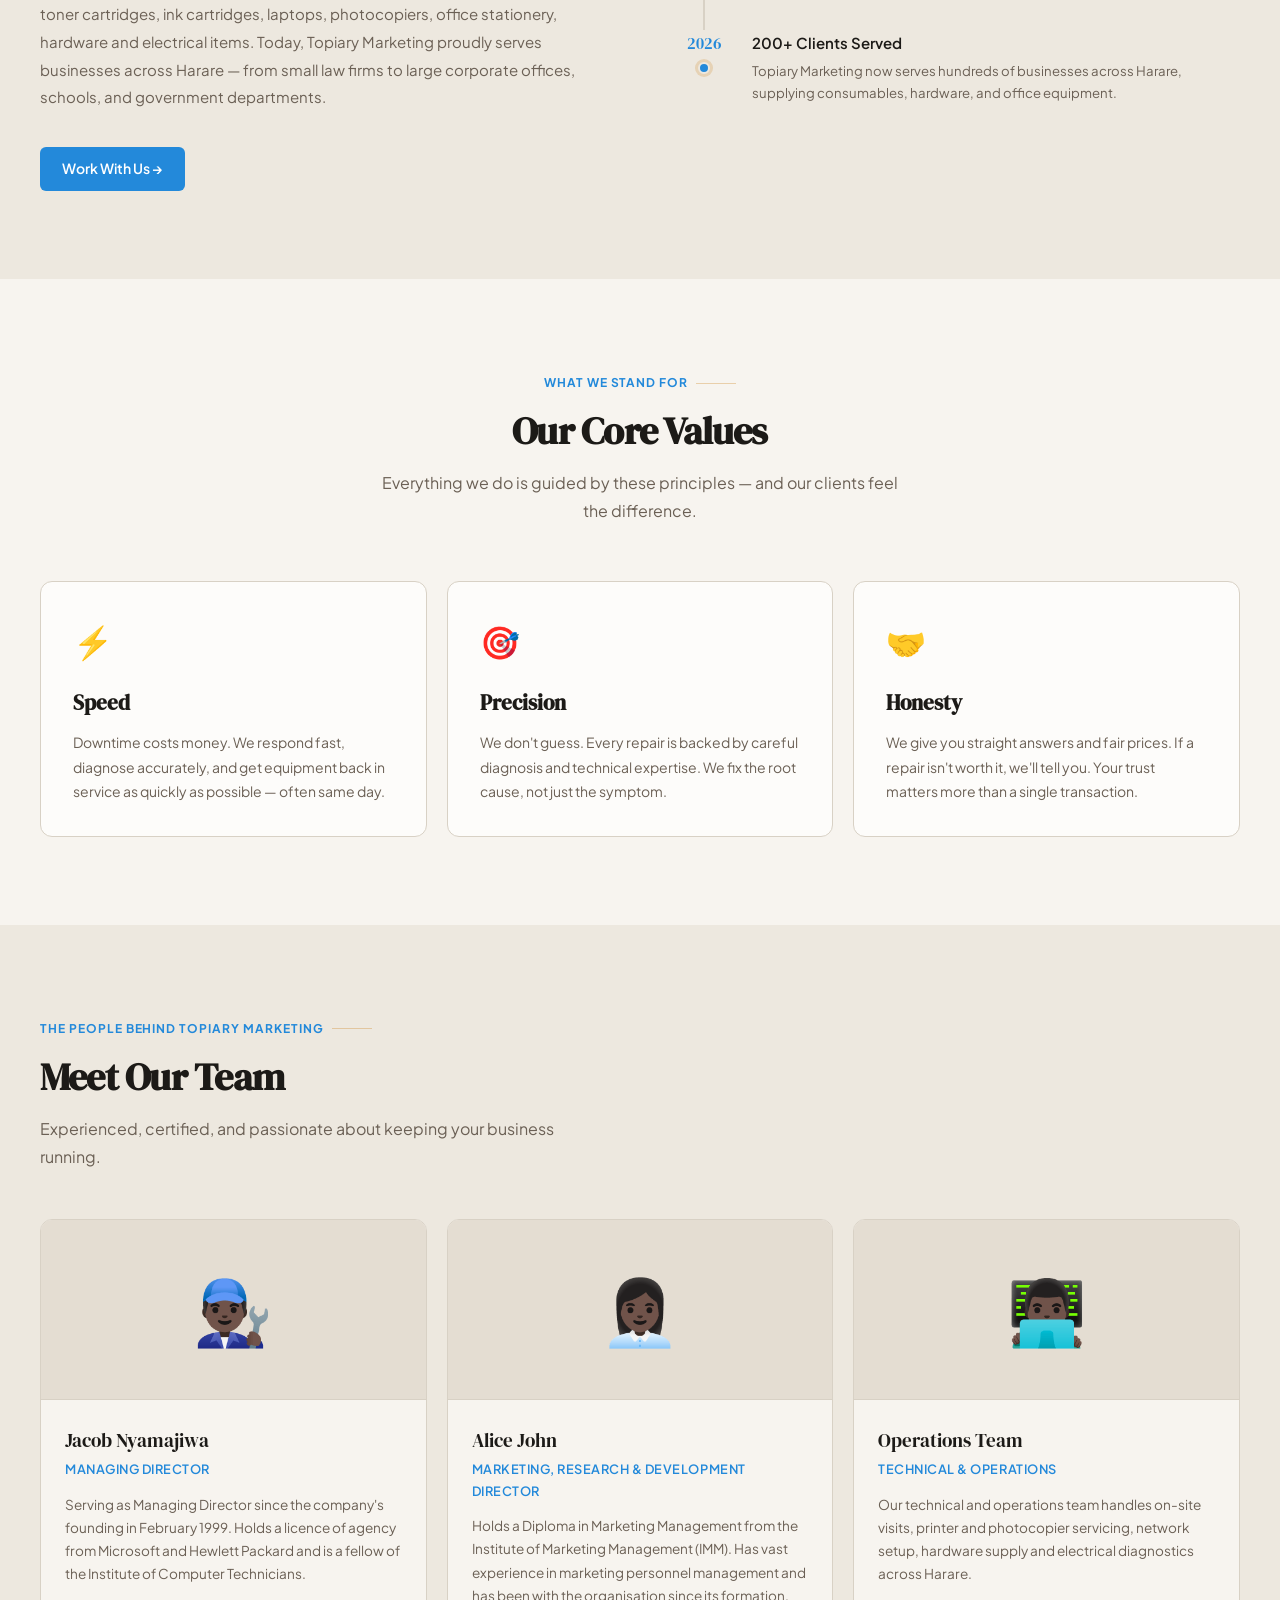
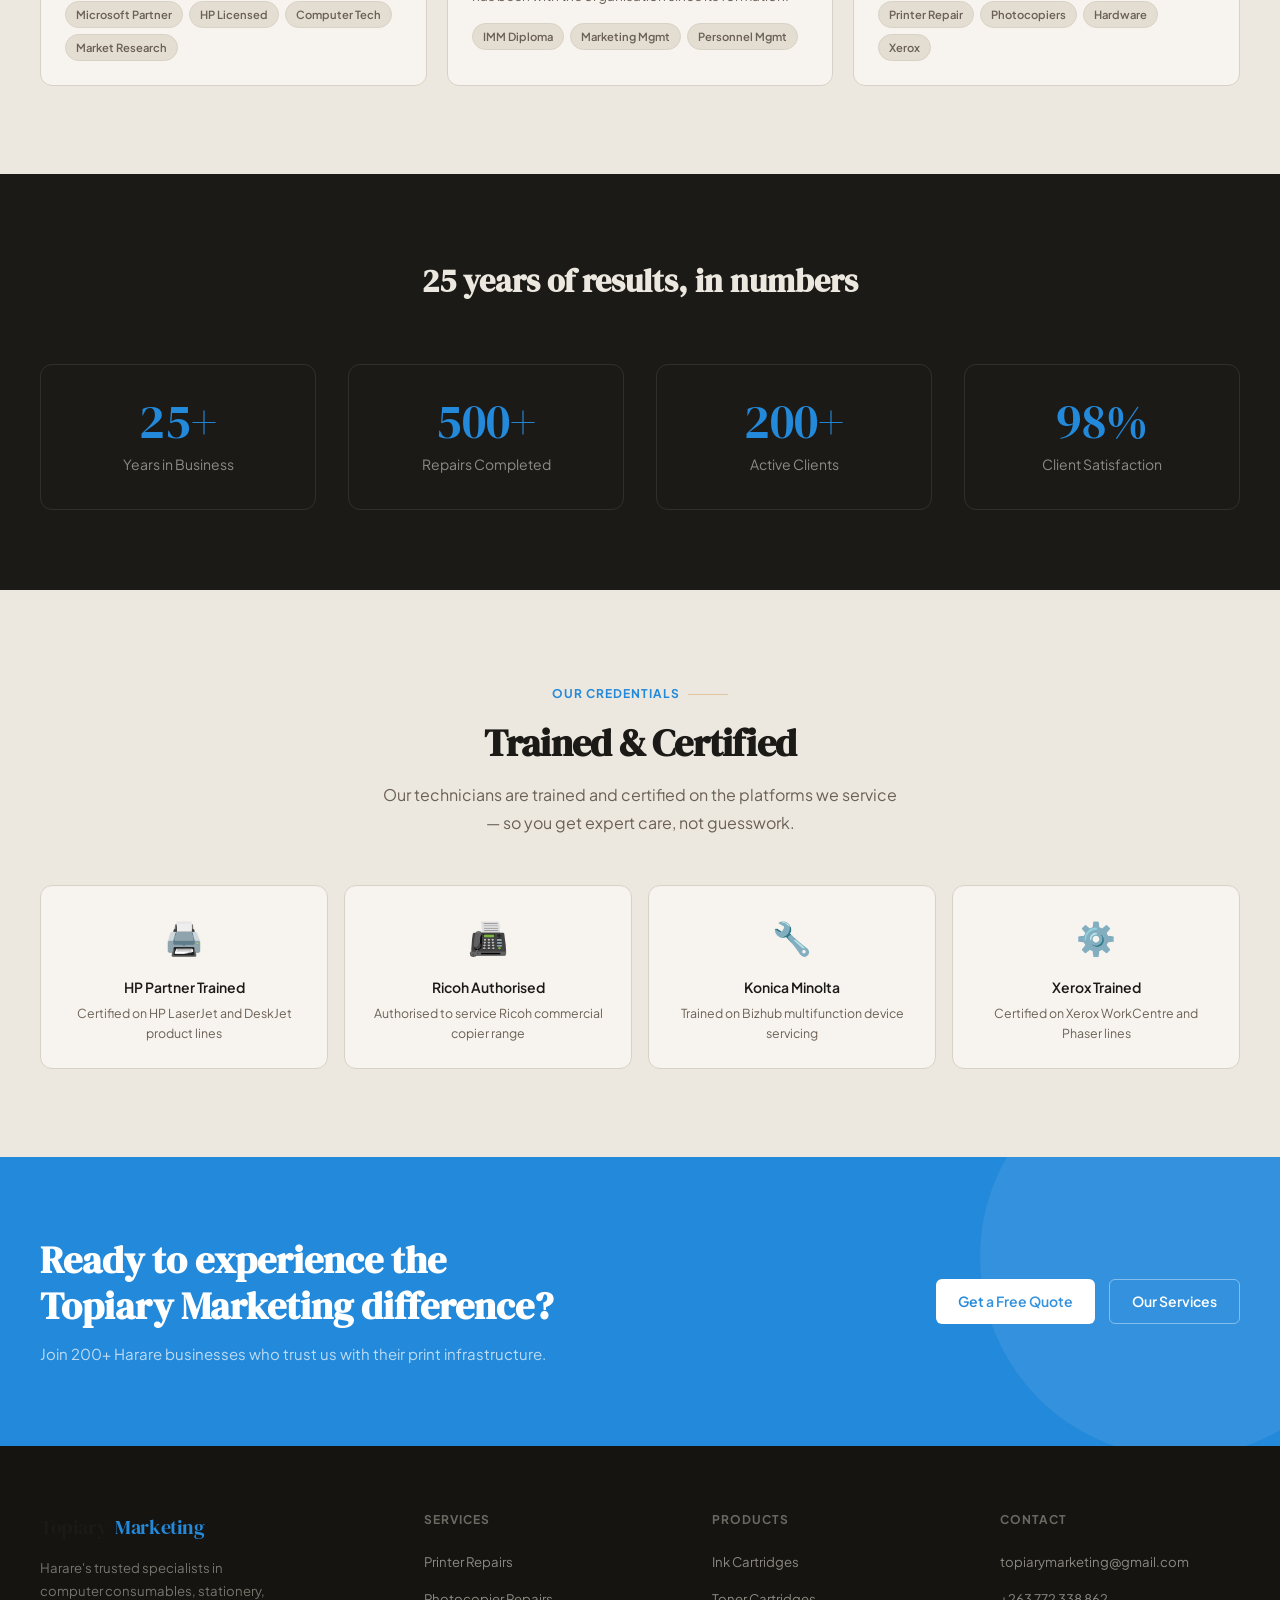
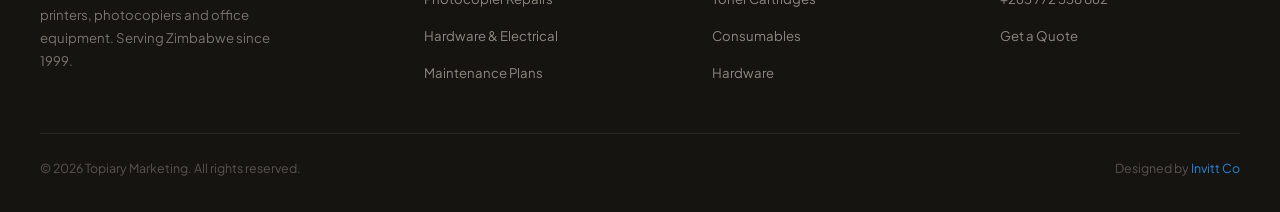
==== commit 4780469d: "add" ====
--- a/about.html
+++ b/about.html
@@ -45,7 +45,7 @@
     "@type": "LocalBusiness",
     "name": "Topiary Marketing (Pvt) Ltd",
     "url": "https://topiarymarketing.co.zw",
-    "image": "https://topiarymarketing.co.zw/favicon.png",
+    "image": "https://topiarymarketing.co.zw/android-chrome-512x512.png",
     "description": "Zimbabwe's trusted supplier of toner cartridges, ink cartridges, printers, photocopiers, laptops, stationery, and hardware since 1999.",
     "address": {
       "@type": "PostalAddress",
@@ -62,9 +62,14 @@
   </script>
 
   <!-- Favicon -->
-  <link rel="icon" type="image/png" href="favicon.png"/>
-  <link rel="shortcut icon" href="favicon.png"/>
-  <link rel="apple-touch-icon" href="favicon.png"/>
+  <link rel="icon" href="favicon.ico" sizes="any"/>
+  <link rel="icon" type="image/png" sizes="16x16" href="favicon-16x16.png"/>
+  <link rel="icon" type="image/png" sizes="32x32" href="favicon-32x32.png"/>
+  <link rel="icon" type="image/png" sizes="48x48" href="favicon-48x48.png"/>
+  <link rel="icon" type="image/png" sizes="96x96" href="favicon-96x96.png"/>
+  <link rel="apple-touch-icon" sizes="180x180" href="apple-touch-icon.png"/>
+  <link rel="icon" type="image/png" sizes="192x192" href="android-chrome-192x192.png"/>
+  <link rel="icon" type="image/png" sizes="512x512" href="android-chrome-512x512.png"/>
 <link rel="preconnect" href="https://fonts.googleapis.com">
 <link rel="preconnect" href="https://fonts.gstatic.com" crossorigin>
 <link href="https://fonts.googleapis.com/css2?family=DM+Serif+Display:ital@0;1&family=Plus+Jakarta+Sans:wght@300;400;500;600;700&display=swap" rel="stylesheet">
@@ -97,7 +102,8 @@
     box-shadow: 0 8px 40px rgba(28,26,23,0.14), inset 0 1px 0 rgba(255,255,255,0.60);
   }
   .nav-inner { padding: 0 8px 0 24px; height: 58px; display: flex; align-items: center; gap: 4px; }
-  .logo { font-family: var(--serif); font-size: 1.25rem; color: var(--text); text-decoration: none; letter-spacing: -0.02em; margin-right: auto; white-space: nowrap; }
+  .logo { font-family: var(--serif); font-size: 1.25rem; color: var(--text); text-decoration: none; letter-spacing: -0.02em; margin-right: auto; white-space: nowrap; display: inline-flex; align-items: center; gap: 8px; }
+  .logo-mark { height: 26px; width: auto; display: block; flex-shrink: 0; }
   .logo span { color: var(--accent); }
   .nav-links { list-style: none; display: flex; gap: 2px; }
   .nav-links a { display: block; padding: 7px 13px; font-size: 0.825rem; font-weight: 500; color: var(--text-muted); text-decoration: none; border-radius: 100px; transition: color var(--transition), background var(--transition); }
@@ -232,7 +238,7 @@
 
 <nav class="navbar" id="navbar">
   <div class="nav-inner">
-    <a href="index.html" class="logo">Topiary<span> Marketing</span></a>
+    <a href="index.html" class="logo"><img src="images/logo-mark.png" alt="Topiary Marketing logo" class="logo-mark"/>Topiary<span> Marketing</span></a>
     <ul class="nav-links">
       <li><a href="index.html">Home</a></li>
       <li><a href="services.html">Services</a></li>
